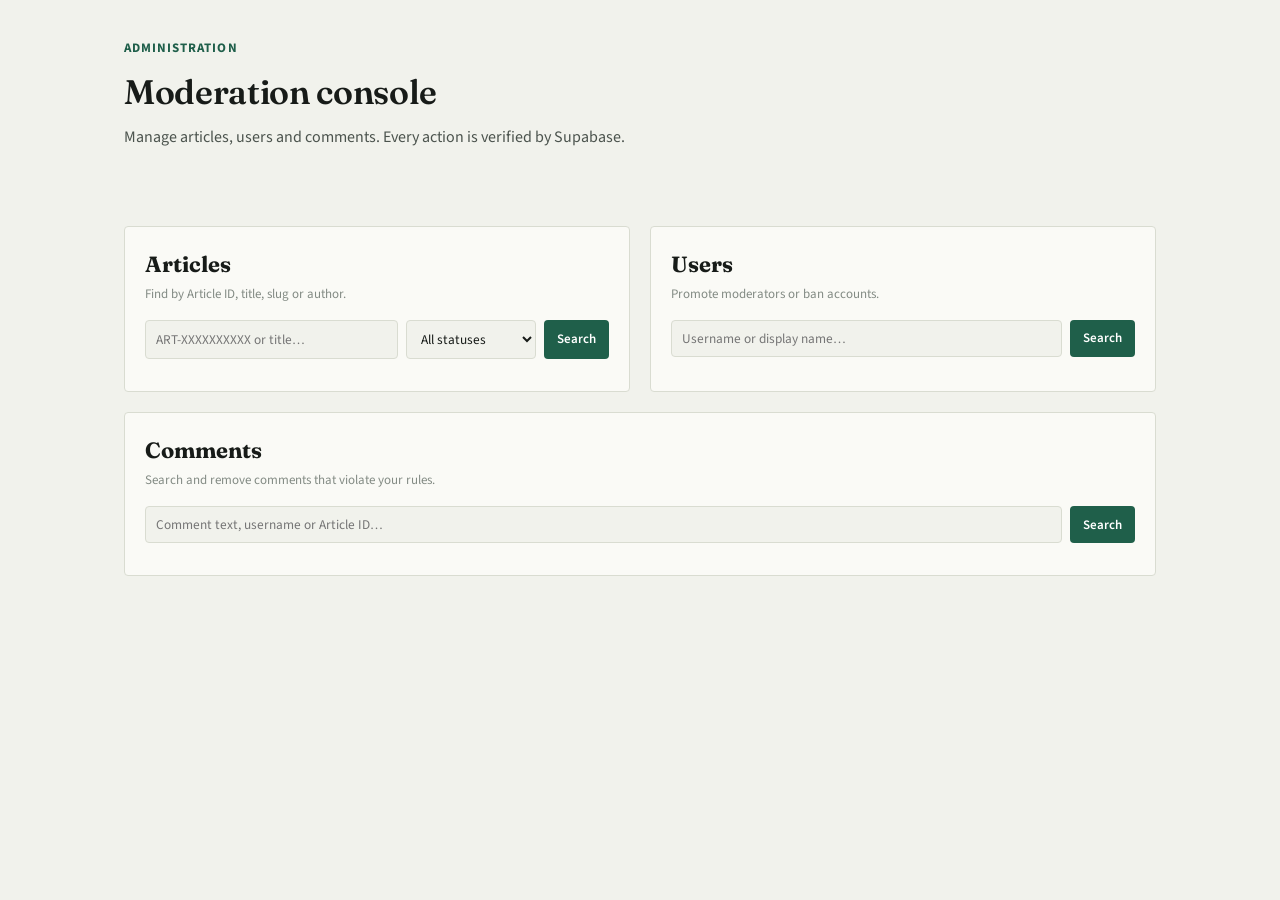
==== admin.html @ 250d34c1 "Add files via upload" ====
<!DOCTYPE html>
<html lang="en">
<head>
<meta charset="UTF-8">
<meta name="viewport" content="width=device-width, initial-scale=1.0">
<title>Admin — Vequence</title>
<link rel="stylesheet" href="styles.css">
</head>
<body>
<header id="site-header"></header>
<main class="shell" style="padding-top:38px;padding-bottom:60px;">
  <div class="admin-heading">
    <div>
      <div class="kicker">Administration</div>
      <h1 class="page-title">Moderation console</h1>
      <p class="page-sub">Manage articles, users and comments. Every action is verified by Supabase.</p>
    </div>
  </div>

  <section class="admin-stats" id="admin-stats"></section>

  <div class="admin-grid">
    <section class="admin-card">
      <div class="admin-card-head"><div><h2>Articles</h2><p>Find by Article ID, title, slug or author.</p></div></div>
      <div class="admin-toolbar">
        <input id="article-search" placeholder="ART-XXXXXXXXXX or title…">
        <select id="article-status"><option value="">All statuses</option><option value="published">Published</option><option value="draft">Draft</option></select>
        <button class="btn btn-primary btn-sm" id="article-search-btn">Search</button>
      </div>
      <div id="articles-list"></div>
    </section>

    <section class="admin-card">
      <div class="admin-card-head"><div><h2>Users</h2><p>Promote moderators or ban accounts.</p></div></div>
      <div class="admin-toolbar">
        <input id="user-search" placeholder="Username or display name…">
        <button class="btn btn-primary btn-sm" id="user-search-btn">Search</button>
      </div>
      <div id="users-list"></div>
    </section>
  </div>

  <section class="admin-card" style="margin-top:20px;">
    <div class="admin-card-head"><div><h2>Comments</h2><p>Search and remove comments that violate your rules.</p></div></div>
    <div class="admin-toolbar">
      <input id="comment-search" placeholder="Comment text, username or Article ID…">
      <button class="btn btn-primary btn-sm" id="comment-search-btn">Search</button>
    </div>
    <div id="comments-list"></div>
  </section>
</main>
<footer id="site-footer"></footer>

<script type="module">
import { supabase, requireAdmin, initHeader, initFooter, escapeHtml, formatDate, toast } from './app.js';

let session;

(async () => {
  session = await requireAdmin('auth.html');
  if (!session) return;
  await initHeader();
  initFooter();
  await Promise.all([loadDashboard(), loadArticles(), loadUsers(), loadComments()]);
})();

async function rpc(name, args = {}) {
  const { data, error } = await supabase.rpc(name, args);
  if (error) { toast(error.message, 'error'); throw error; }
  return data;
}

async function loadDashboard() {
  try {
    const d = await rpc('admin_dashboard');
    document.getElementById('admin-stats').innerHTML = [
      ['Users', d.users], ['Banned', d.banned_users], ['Admins', d.admins],
      ['Articles', d.articles], ['Published', d.published_articles], ['Drafts', d.draft_articles], ['Comments', d.comments]
    ].map(([label, value]) => `<div class="admin-stat"><strong>${value}</strong><span>${label}</span></div>`).join('');
  } catch (_) {}
}

async function loadArticles() {
  const search = document.getElementById('article-search').value.trim() || null;
  const status = document.getElementById('article-status').value || null;
  let rows;
  try { rows = await rpc('admin_find_articles', { p_search: search, p_status: status }); } catch (_) { return; }
  const el = document.getElementById('articles-list');
  if (!rows?.length) { el.innerHTML = `<div class="admin-empty">No articles found.</div>`; return; }
  el.innerHTML = rows.map(a => `
    <div class="admin-row">
      <div class="admin-row-main">
        <div class="admin-id">${escapeHtml(a.article_code)}</div>
        <h3>${escapeHtml(a.title)}</h3>
        <div class="admin-meta">${escapeHtml(a.author_display_name || a.author_username)} · ${escapeHtml(a.status || 'unknown')} · ${formatDate(a.created_at)} · ${a.like_count || 0} likes · ${a.comment_count || 0} comments</div>
      </div>
      <div class="admin-actions">
        <a class="btn btn-quiet btn-sm" href="article.html?slug=${encodeURIComponent(a.slug)}" target="_blank">View</a>
        ${a.status === 'published' ? `<button class="btn btn-quiet btn-sm" data-action="unpublish" data-code="${escapeHtml(a.article_code)}">Unpublish</button>` : `<button class="btn btn-quiet btn-sm" data-action="publish" data-code="${escapeHtml(a.article_code)}">Publish</button>`}
        <button class="btn btn-danger btn-sm" data-action="delete-article" data-code="${escapeHtml(a.article_code)}">Remove</button>
      </div>
    </div>`).join('');

  el.querySelectorAll('[data-action="delete-article"]').forEach(btn => btn.addEventListener('click', async () => {
    const code = btn.dataset.code;
    if (!confirm(`Permanently remove article ${code}? This also removes its sources, tags, likes, bookmarks and comments.`)) return;
    try { await rpc('admin_delete_article', { p_article_ref: code }); toast(`${code} removed`); await refresh(); } catch (_) {}
  }));
  el.querySelectorAll('[data-action="publish"],[data-action="unpublish"]').forEach(btn => btn.addEventListener('click', async () => {
    const status = btn.dataset.action === 'publish' ? 'published' : 'draft';
    try { await rpc('admin_set_article_status', { p_article_ref: btn.dataset.code, p_status: status }); toast(status === 'published' ? 'Article published' : 'Article unpublished'); await refresh(); } catch (_) {}
  }));
}

async function loadUsers() {
  const search = document.getElementById('user-search').value.trim() || null;
  let rows;
  try { rows = await rpc('admin_find_users', { p_search: search }); } catch (_) { return; }
  const el = document.getElementById('users-list');
  if (!rows?.length) { el.innerHTML = `<div class="admin-empty">No users found.</div>`; return; }
  el.innerHTML = rows.map(u => `
    <div class="admin-row">
      <div class="admin-row-main">
        <div><strong>@${escapeHtml(u.username)}</strong> ${u.is_admin ? '<span class="admin-badge">ADMIN</span>' : ''} ${u.banned_at ? '<span class="ban-badge">BANNED</span>' : ''}</div>
        <div class="admin-meta">${escapeHtml(u.display_name || '')} · ${u.article_count} articles · joined ${formatDate(u.created_at)}</div>
        ${u.banned_at && u.ban_reason ? `<div class="admin-ban-reason">Reason: ${escapeHtml(u.ban_reason)}</div>` : ''}
      </div>
      <div class="admin-actions">
        ${u.is_admin ? `<button class="btn btn-quiet btn-sm" data-user-admin="false" data-username="${escapeHtml(u.username)}">Remove admin</button>` : `<button class="btn btn-quiet btn-sm" data-user-admin="true" data-username="${escapeHtml(u.username)}">Make admin</button>`}
        ${u.banned_at ? `<button class="btn btn-quiet btn-sm" data-user-ban="false" data-username="${escapeHtml(u.username)}">Unban</button>` : `<button class="btn btn-danger btn-sm" data-user-ban="true" data-username="${escapeHtml(u.username)}">Ban</button>`}
      </div>
    </div>`).join('');

  el.querySelectorAll('[data-user-admin]').forEach(btn => btn.addEventListener('click', async () => {
    const makeAdmin = btn.dataset.userAdmin === 'true';
    if (!makeAdmin && !confirm(`Remove admin access from @${btn.dataset.username}?`)) return;
    try { await rpc('admin_set_user_admin', { p_username: btn.dataset.username, p_make_admin: makeAdmin }); toast(makeAdmin ? 'Admin access granted' : 'Admin access removed'); await refresh(); } catch (_) {}
  }));
  el.querySelectorAll('[data-user-ban]').forEach(btn => btn.addEventListener('click', async () => {
    const ban = btn.dataset.userBan === 'true';
    let reason = null;
    if (ban) {
      reason = prompt(`Reason for banning @${btn.dataset.username}?`) || '';
      if (!confirm(`Ban @${btn.dataset.username}?`)) return;
    } else if (!confirm(`Unban @${btn.dataset.username}?`)) return;
    try { await rpc('admin_set_user_banned', { p_username: btn.dataset.username, p_banned: ban, p_reason: reason }); toast(ban ? 'User banned' : 'User unbanned'); await refresh(); } catch (_) {}
  }));
}

async function loadComments() {
  const search = document.getElementById('comment-search').value.trim() || null;
  let rows;
  try { rows = await rpc('admin_find_comments', { p_search: search }); } catch (_) { return; }
  const el = document.getElementById('comments-list');
  if (!rows?.length) { el.innerHTML = `<div class="admin-empty">No comments found.</div>`; return; }
  el.innerHTML = rows.map(c => `
    <div class="admin-row">
      <div class="admin-row-main">
        <div class="admin-meta"><strong>@${escapeHtml(c.username)}</strong> on ${escapeHtml(c.article_code)} · ${formatDate(c.created_at)}</div>
        <div class="admin-comment">${escapeHtml(c.content)}</div>
      </div>
      <div class="admin-actions"><button class="btn btn-danger btn-sm" data-comment-id="${escapeHtml(c.id)}">Remove</button></div>
    </div>`).join('');
  el.querySelectorAll('[data-comment-id]').forEach(btn => btn.addEventListener('click', async () => {
    if (!confirm('Remove this comment?')) return;
    try { await rpc('admin_delete_comment', { p_comment_id: btn.dataset.commentId }); toast('Comment removed'); await refresh(); } catch (_) {}
  }));
}

async function refresh() { await Promise.all([loadDashboard(), loadArticles(), loadUsers(), loadComments()]); }
document.getElementById('article-search-btn').addEventListener('click', loadArticles);
document.getElementById('article-status').addEventListener('change', loadArticles);
document.getElementById('user-search-btn').addEventListener('click', loadUsers);
document.getElementById('comment-search-btn').addEventListener('click', loadComments);
['article-search','user-search','comment-search'].forEach(id => document.getElementById(id).addEventListener('keydown', e => { if (e.key === 'Enter') document.getElementById(id.replace('-search','-search-btn')).click(); }));
</script>
</body>
</html>
---- styles.css ----
/* ============================================================
   VEQUENCE — Design System
   Serif (Fraunces) for editorial voice, Sans (Source Sans 3) for
   interface, Mono (IBM Plex Mono) reserved for citation metadata.
   ============================================================ */

@import url('https://fonts.googleapis.com/css2?family=Fraunces:ital,opsz,wght@0,9..144,400;0,9..144,500;0,9..144,600;0,9..144,700;1,9..144,500&family=Source+Sans+3:ital,wght@0,400;0,500;0,600;0,700;1,400&family=IBM+Plex+Mono:wght@400;500&display=swap');

:root {
  /* Color */
  --ink:        #171B18;
  --ink-soft:   #4B534D;
  --ink-faint:  #838B84;
  --paper:      #F1F2EC;
  --paper-raised: #FAFAF6;
  --hairline:   #D9DCD1;
  --hairline-strong: #BEC3B4;
  --evergreen:  #1F5F4A;
  --evergreen-dark: #163F32;
  --evergreen-wash: #E4EDE7;
  --gold:       #A8752E;
  --gold-wash:  #F2E9D8;
  --red:        #A13C34;

  /* Type */
  --font-display: 'Fraunces', Georgia, serif;
  --font-body: 'Source Sans 3', -apple-system, BlinkMacSystemFont, sans-serif;
  --font-mono: 'IBM Plex Mono', 'SF Mono', monospace;

  /* Scale */
  --radius: 4px;
  --max-w: 720px;
  --max-w-wide: 1080px;
}

* { box-sizing: border-box; }

html { -webkit-text-size-adjust: 100%; }

body {
  margin: 0;
  background: var(--paper);
  color: var(--ink);
  font-family: var(--font-body);
  font-size: 16px;
  line-height: 1.55;
  -webkit-font-smoothing: antialiased;
}

a { color: inherit; text-decoration: none; }
button { font-family: inherit; cursor: pointer; }
input, textarea, select { font-family: inherit; }

img { max-width: 100%; display: block; }

::selection { background: var(--gold-wash); color: var(--ink); }

/* ---------- Layout shells ---------- */

.shell {
  max-width: var(--max-w-wide);
  margin: 0 auto;
  padding: 0 24px;
}

.shell-narrow {
  max-width: var(--max-w);
  margin: 0 auto;
  padding: 0 24px;
}

@media (max-width: 640px) {
  .shell, .shell-narrow { padding: 0 18px; }
}

/* ---------- Header ---------- */

.site-header {
  border-bottom: 1px solid var(--hairline);
  background: var(--paper);
  position: sticky;
  top: 0;
  z-index: 40;
}

.site-header .shell {
  display: flex;
  align-items: center;
  gap: 28px;
  height: 68px;
}

.wordmark {
  font-family: var(--font-display);
  font-weight: 600;
  font-size: 22px;
  letter-spacing: -0.01em;
  color: var(--ink);
  white-space: nowrap;
  flex-shrink: 0;
}

.wordmark span {
  color: var(--evergreen);
}

.header-search {
  position: relative;
  flex: 1;
  max-width: 380px;
  min-width: 0;
}

.header-search-icon {
  position: absolute;
  left: 12px;
  top: 50%;
  transform: translateY(-50%);
  width: 15px;
  height: 15px;
  color: var(--ink-faint);
  pointer-events: none;
  transition: color 0.15s ease;
}

.header-search input {
  width: 100%;
  border: 1px solid var(--hairline);
  background: var(--paper-raised);
  border-radius: 100px;
  padding: 9px 34px 9px 36px;
  font-size: 14px;
  color: var(--ink);
  transition: border-color 0.15s ease, background 0.15s ease, box-shadow 0.15s ease;
}

.header-search input::placeholder { color: var(--ink-faint); }

.header-search input:hover {
  border-color: var(--hairline-strong);
}

.header-search input:focus {
  outline: none;
  border-color: var(--evergreen);
  background: var(--paper-raised);
  box-shadow: 0 0 0 3px var(--evergreen-wash);
}

.header-search:focus-within .header-search-icon {
  color: var(--evergreen);
}

.header-search-clear {
  position: absolute;
  right: 6px;
  top: 50%;
  transform: translateY(-50%) scale(0.85);
  width: 22px;
  height: 22px;
  border-radius: 50%;
  background: var(--hairline);
  color: var(--ink-soft);
  font-size: 11px;
  line-height: 1;
  display: none;
  align-items: center;
  justify-content: center;
  border: none;
  padding: 0;
  opacity: 0;
  transition: opacity 0.12s ease, background 0.12s ease, color 0.12s ease;
}

.header-search.has-value .header-search-clear {
  display: flex;
  opacity: 1;
}

.header-search-clear:hover {
  background: var(--ink-faint);
  color: #fff;
}

@media (max-width: 720px) {
  .header-search { max-width: none; order: 3; flex-basis: 100%; margin-top: 10px; }
  .site-header .shell { flex-wrap: wrap; height: auto; padding-top: 12px; padding-bottom: 12px; row-gap: 4px; }
}

@media (max-width: 480px) {
  .header-search input { font-size: 16px; } /* prevents iOS zoom-on-focus */
}

.header-nav {
  display: flex;
  align-items: center;
  gap: 18px;
  margin-left: auto;
  flex-shrink: 0;
}

.header-nav a.nav-link {
  font-size: 14px;
  color: var(--ink-soft);
  padding: 6px 2px;
  border-bottom: 1px solid transparent;
}

.header-nav a.nav-link:hover { color: var(--ink); }
.header-nav a.nav-link.active { color: var(--ink); border-bottom-color: var(--evergreen); }

.avatar {
  width: 32px;
  height: 32px;
  border-radius: 50%;
  object-fit: cover;
  background: var(--evergreen-wash);
  color: var(--evergreen-dark);
  display: flex;
  align-items: center;
  justify-content: center;
  font-family: var(--font-display);
  font-weight: 600;
  font-size: 14px;
  flex-shrink: 0;
}

.header-user {
  position: relative;
}

.header-user-btn {
  display: flex;
  align-items: center;
  gap: 8px;
  background: none;
  border: none;
  padding: 4px;
  border-radius: var(--radius);
}

.header-dropdown {
  position: absolute;
  right: 0;
  top: 44px;
  background: var(--paper-raised);
  border: 1px solid var(--hairline);
  border-radius: var(--radius);
  min-width: 180px;
  box-shadow: 0 6px 20px rgba(23,27,24,0.08);
  display: none;
  overflow: hidden;
}

.header-dropdown.open { display: block; }

.header-dropdown a, .header-dropdown button {
  display: block;
  width: 100%;
  text-align: left;
  padding: 11px 16px;
  font-size: 14px;
  background: none;
  border: none;
  color: var(--ink);
}

.header-dropdown a:hover, .header-dropdown button:hover { background: var(--paper); }

/* ---------- Buttons ---------- */

.btn {
  display: inline-flex;
  align-items: center;
  justify-content: center;
  gap: 8px;
  font-size: 14px;
  font-weight: 600;
  padding: 9px 18px;
  border-radius: var(--radius);
  border: 1px solid transparent;
  transition: background 0.15s ease, border-color 0.15s ease, color 0.15s ease;
}

.btn-primary {
  background: var(--evergreen);
  color: #fff;
}
.btn-primary:hover { background: var(--evergreen-dark); }
.btn-primary:disabled { background: var(--hairline-strong); cursor: not-allowed; }

.btn-outline {
  background: transparent;
  border-color: var(--ink);
  color: var(--ink);
}
.btn-outline:hover { background: var(--ink); color: #fff; }

.btn-quiet {
  background: transparent;
  color: var(--ink-soft);
  border-color: var(--hairline);
}
.btn-quiet:hover { border-color: var(--ink-faint); color: var(--ink); }

.btn-danger {
  background: transparent;
  color: var(--red);
  border-color: var(--red);
}
.btn-danger:hover { background: var(--red); color: #fff; }

.btn-sm { padding: 6px 12px; font-size: 13px; }
.btn-block { width: 100%; }

.icon-btn {
  display: inline-flex;
  align-items: center;
  gap: 6px;
  background: none;
  border: none;
  color: var(--ink-soft);
  font-size: 13px;
  padding: 6px 8px;
  border-radius: var(--radius);
}
.icon-btn:hover { color: var(--ink); background: var(--paper-raised); }
.icon-btn.active { color: var(--evergreen); }
.icon-btn svg { width: 17px; height: 17px; flex-shrink: 0; }

/* ---------- Forms ---------- */

.field { margin-bottom: 18px; }

.field label {
  display: block;
  font-size: 13px;
  font-weight: 600;
  color: var(--ink-soft);
  margin-bottom: 6px;
}

.field input[type="text"],
.field input[type="email"],
.field input[type="password"],
.field input[type="url"],
.field input[type="number"],
.field textarea,
.field select {
  width: 100%;
  border: 1px solid var(--hairline-strong);
  background: var(--paper-raised);
  border-radius: var(--radius);
  padding: 10px 13px;
  font-size: 15px;
  color: var(--ink);
}

.field input:focus, .field textarea:focus, .field select:focus {
  outline: none;
  border-color: var(--evergreen);
}

.field .hint { font-size: 12px; color: var(--ink-faint); margin-top: 5px; }
.field .error { font-size: 12px; color: var(--red); margin-top: 5px; }

/* ---------- Tags / chips ---------- */

.chip {
  display: inline-flex;
  align-items: center;
  gap: 6px;
  font-size: 13px;
  padding: 5px 12px;
  border-radius: 100px;
  border: 1px solid var(--hairline-strong);
  color: var(--ink-soft);
  background: var(--paper-raised);
}

.chip.active { background: var(--evergreen); border-color: var(--evergreen); color: #fff; }
.chip-remove { margin-left: 2px; opacity: 0.6; }

.chip-row { display: flex; flex-wrap: wrap; gap: 8px; }

/* ---------- Article list (feed) ---------- */

.article-row {
  padding: 30px 0;
  border-bottom: 1px solid var(--hairline);
  display: flex;
  gap: 28px;
  justify-content: space-between;
}

.article-row:first-child { padding-top: 6px; }

.article-row-main { flex: 1; min-width: 0; }

.article-row .kicker {
  font-size: 13px;
  color: var(--evergreen);
  font-weight: 600;
  margin-bottom: 8px;
}

.article-row h2 {
  font-family: var(--font-display);
  font-weight: 600;
  font-size: 24px;
  line-height: 1.25;
  margin: 0 0 8px 0;
  color: var(--ink);
}

.article-row h2 a:hover { color: var(--evergreen-dark); }

.article-row p.dek {
  color: var(--ink-soft);
  font-size: 15px;
  margin: 0 0 14px 0;
  line-height: 1.5;
}

.byline {
  display: flex;
  align-items: center;
  gap: 10px;
  font-size: 13px;
  color: var(--ink-faint);
}

.byline .author-name { color: var(--ink-soft); font-weight: 600; }

.article-row-stats {
  display: flex;
  gap: 14px;
  margin-top: 12px;
  font-size: 13px;
  color: var(--ink-faint);
  align-items: center;
}

.article-row-stats span { display: inline-flex; align-items: center; gap: 5px; }

.evidence-badge {
  display: inline-flex;
  align-items: center;
  gap: 5px;
  font-size: 12px;
  font-weight: 600;
  color: var(--evergreen-dark);
  background: var(--evergreen-wash);
  padding: 3px 9px;
  border-radius: 100px;
}

/* ---------- Section headers ---------- */

.page-title {
  font-family: var(--font-display);
  font-weight: 600;
  font-size: 34px;
  letter-spacing: -0.01em;
  margin: 0 0 6px 0;
}

.page-sub {
  color: var(--ink-soft);
  font-size: 16px;
  margin: 0 0 28px 0;
}

.section-label {
  font-size: 13px;
  font-weight: 700;
  color: var(--ink-soft);
  margin-bottom: 14px;
}

/* ---------- Article reader ---------- */

.article-header { padding: 48px 0 32px; }

.article-header .kicker {
  color: var(--evergreen);
  font-weight: 600;
  font-size: 14px;
  margin-bottom: 14px;
}

.article-header h1 {
  font-family: var(--font-display);
  font-weight: 600;
  font-size: 42px;
  line-height: 1.15;
  letter-spacing: -0.015em;
  margin: 0 0 14px 0;
}

.article-header .subtitle {
  font-family: var(--font-display);
  font-style: italic;
  font-weight: 500;
  font-size: 21px;
  color: var(--ink-soft);
  margin: 0 0 26px 0;
  line-height: 1.4;
}

.article-meta-row {
  display: flex;
  align-items: center;
  justify-content: space-between;
  padding: 18px 0;
  border-top: 1px solid var(--hairline);
  border-bottom: 1px solid var(--hairline);
  flex-wrap: wrap;
  gap: 14px;
}

.article-meta-author { display: flex; align-items: center; gap: 12px; }
.article-meta-author .name { font-weight: 600; font-size: 15px; }
.article-meta-author .sub { font-size: 13px; color: var(--ink-faint); }

.article-actions { display: flex; align-items: center; gap: 6px; }

.article-body {
  font-family: var(--font-display);
  font-size: 19px;
  line-height: 1.75;
  color: var(--ink);
  padding: 38px 0;
}

.article-body h2 {
  font-size: 28px;
  font-weight: 600;
  margin: 40px 0 16px;
  letter-spacing: -0.01em;
}
.article-body h3 {
  font-size: 22px;
  font-weight: 600;
  margin: 32px 0 14px;
}
.article-body p { margin: 0 0 22px 0; }
.article-body ul, .article-body ol { margin: 0 0 22px 0; padding-left: 26px; }
.article-body li { margin-bottom: 8px; }
.article-body a { color: var(--evergreen-dark); text-decoration: underline; text-decoration-color: var(--hairline-strong); }
.article-body blockquote {
  margin: 0 0 22px 0;
  padding: 4px 0 4px 20px;
  border-left: 3px solid var(--gold);
  color: var(--ink-soft);
  font-style: italic;
}
.article-body img {
  border-radius: var(--radius);
  margin: 8px 0 12px;
}
.article-body figcaption {
  font-family: var(--font-body);
  font-size: 13px;
  color: var(--ink-faint);
  margin: -4px 0 22px 0;
}
.article-body pre {
  font-family: var(--font-mono);
  font-size: 14px;
  background: var(--ink);
  color: #E8EAE4;
  padding: 18px 20px;
  border-radius: var(--radius);
  overflow-x: auto;
  margin: 0 0 22px 0;
  line-height: 1.6;
}
.article-body code {
  font-family: var(--font-mono);
  font-size: 0.85em;
  background: var(--paper-raised);
  border: 1px solid var(--hairline);
  padding: 1px 5px;
  border-radius: 3px;
}
.article-body pre code { background: none; border: none; padding: 0; }
.article-body hr { border: none; border-top: 1px solid var(--hairline); margin: 34px 0; }

sup.citation-ref a {
  font-family: var(--font-body);
  color: var(--gold);
  font-weight: 700;
  text-decoration: none;
  padding: 0 1px;
}
sup.citation-ref a:hover { text-decoration: underline; }

/* ---------- Sources & Evidence ledger ---------- */

.evidence-panel {
  border-top: 3px solid var(--evergreen);
  background: var(--paper-raised);
  padding: 32px;
  border-radius: var(--radius);
  margin: 12px 0 40px;
}

.evidence-panel .evidence-head {
  display: flex;
  align-items: baseline;
  justify-content: space-between;
  margin-bottom: 6px;
}

.evidence-panel h3 {
  font-family: var(--font-display);
  font-size: 21px;
  font-weight: 600;
  margin: 0;
}

.evidence-count {
  font-family: var(--font-mono);
  font-size: 12px;
  color: var(--evergreen-dark);
  background: var(--evergreen-wash);
  padding: 3px 9px;
  border-radius: 100px;
}

.evidence-summary {
  font-size: 15.5px;
  color: var(--ink-soft);
  line-height: 1.65;
  margin: 14px 0 26px;
}

.source-item {
  display: flex;
  gap: 16px;
  padding: 18px 0;
  border-top: 1px solid var(--hairline);
}
.source-item:first-of-type { border-top: 1px solid var(--hairline); }

.source-num {
  font-family: var(--font-mono);
  font-size: 13px;
  color: var(--ink-faint);
  flex-shrink: 0;
  width: 22px;
  padding-top: 2px;
}

.source-body { flex: 1; min-width: 0; }

.source-type {
  font-family: var(--font-mono);
  font-size: 11px;
  text-transform: uppercase;
  letter-spacing: 0.04em;
  color: var(--gold);
  font-weight: 500;
  margin-bottom: 4px;
  display: block;
}

.source-title { font-size: 15.5px; font-weight: 600; color: var(--ink); margin-bottom: 3px; }
.source-title a { color: var(--evergreen-dark); }
.source-title a:hover { text-decoration: underline; }

.source-authors, .source-year {
  font-family: var(--font-mono);
  font-size: 13px;
  color: var(--ink-faint);
}

.source-notes {
  font-size: 14.5px;
  color: var(--ink-soft);
  margin-top: 8px;
  line-height: 1.55;
  font-style: italic;
}

/* ---------- Comments ---------- */

.comments-section { padding: 8px 0 60px; }

.comment {
  display: flex;
  gap: 14px;
  padding: 20px 0;
  border-top: 1px solid var(--hairline);
}

.comment-body { flex: 1; min-width: 0; }
.comment-head { display: flex; align-items: center; gap: 10px; margin-bottom: 4px; }
.comment-author { font-weight: 600; font-size: 14px; }
.comment-time { font-size: 12px; color: var(--ink-faint); }
.comment-text { font-size: 15px; line-height: 1.6; color: var(--ink); margin-bottom: 8px; }
.comment-actions { display: flex; gap: 14px; }
.comment-actions button { background: none; border: none; font-size: 12.5px; color: var(--ink-faint); padding: 0; }
.comment-actions button:hover { color: var(--evergreen-dark); }
.comment-replies { margin-left: 46px; margin-top: 4px; }
.pinned-badge {
  font-size: 11px; font-weight: 700; color: var(--gold);
  border: 1px solid var(--gold); border-radius: 100px; padding: 1px 8px;
}

.comment-form { display: flex; gap: 14px; padding: 24px 0; }
.comment-form textarea {
  flex: 1;
  border: 1px solid var(--hairline-strong);
  background: var(--paper-raised);
  border-radius: var(--radius);
  padding: 12px 14px;
  font-size: 14.5px;
  min-height: 60px;
  resize: vertical;
  font-family: var(--font-body);
}
.comment-form textarea:focus { outline: none; border-color: var(--evergreen); }

/* ---------- Related articles ---------- */

.related-grid {
  display: grid;
  grid-template-columns: repeat(3, 1fr);
  gap: 22px;
  padding: 30px 0 60px;
}
@media (max-width: 800px) { .related-grid { grid-template-columns: 1fr; } }

.related-card {
  border-top: 2px solid var(--ink);
  padding-top: 14px;
}
.related-card h4 {
  font-family: var(--font-display);
  font-size: 17px;
  font-weight: 600;
  line-height: 1.3;
  margin: 0 0 8px 0;
}
.related-card .byline { font-size: 12.5px; }

/* ---------- Sidebar / filters ---------- */

.filter-bar {
  display: flex;
  align-items: center;
  gap: 10px;
  flex-wrap: wrap;
  padding-bottom: 24px;
  margin-bottom: 6px;
  border-bottom: 1px solid var(--hairline);
}

.sort-select {
  margin-left: auto;
  border: 1px solid var(--hairline);
  background: var(--paper-raised);
  border-radius: var(--radius);
  padding: 7px 10px;
  font-size: 13px;
  color: var(--ink-soft);
}

/* ---------- Editor ---------- */

.editor-toolbar {
  display: flex;
  gap: 4px;
  border: 1px solid var(--hairline-strong);
  border-bottom: none;
  background: var(--paper-raised);
  padding: 8px;
  border-radius: var(--radius) var(--radius) 0 0;
  flex-wrap: wrap;
}

.editor-toolbar button {
  background: none;
  border: none;
  padding: 7px 10px;
  font-size: 13px;
  font-weight: 600;
  color: var(--ink-soft);
  border-radius: 3px;
}
.editor-toolbar button:hover { background: var(--paper); color: var(--ink); }

.editor-split {
  display: grid;
  grid-template-columns: 1fr 1fr;
  border: 1px solid var(--hairline-strong);
  border-radius: 0 0 var(--radius) var(--radius);
  min-height: 480px;
}
@media (max-width: 900px) { .editor-split { grid-template-columns: 1fr; } }

.editor-pane {
  padding: 0;
}
.editor-pane + .editor-pane { border-left: 1px solid var(--hairline); }
@media (max-width: 900px) { .editor-pane + .editor-pane { border-left: none; border-top: 1px solid var(--hairline); } }

#markdown-input {
  width: 100%;
  height: 480px;
  border: none;
  resize: vertical;
  padding: 20px;
  font-family: var(--font-mono);
  font-size: 14px;
  line-height: 1.7;
  color: var(--ink);
  background: var(--paper-raised);
}
#markdown-input:focus { outline: none; }

.editor-preview {
  padding: 20px;
  overflow-y: auto;
  max-height: 480px;
}
.editor-preview .article-body { padding: 0; font-size: 17px; }

.title-input {
  width: 100%;
  border: none;
  background: none;
  font-family: var(--font-display);
  font-weight: 600;
  font-size: 38px;
  color: var(--ink);
  padding: 0;
  margin-bottom: 10px;
  letter-spacing: -0.015em;
}
.title-input:focus { outline: none; }
.title-input::placeholder { color: var(--hairline-strong); }

.subtitle-input {
  width: 100%;
  border: none;
  background: none;
  font-family: var(--font-display);
  font-style: italic;
  font-size: 19px;
  color: var(--ink-soft);
  padding: 0;
  margin-bottom: 24px;
}
.subtitle-input:focus { outline: none; }
.subtitle-input::placeholder { color: var(--hairline-strong); }

.source-form-row {
  display: grid;
  grid-template-columns: 130px 1fr;
  gap: 12px;
  margin-bottom: 12px;
}
@media (max-width: 640px) { .source-form-row { grid-template-columns: 1fr; } }

.source-card {
  border: 1px solid var(--hairline);
  border-radius: var(--radius);
  padding: 18px;
  margin-bottom: 14px;
  background: var(--paper-raised);
  position: relative;
}
.source-card .remove-source {
  position: absolute;
  top: 14px;
  right: 14px;
  background: none;
  border: none;
  color: var(--ink-faint);
  font-size: 13px;
}
.source-card .remove-source:hover { color: var(--red); }

.publish-bar {
  position: sticky;
  bottom: 0;
  background: var(--paper-raised);
  border-top: 1px solid var(--hairline);
  padding: 16px 0;
  margin-top: 40px;
  display: flex;
  align-items: center;
  gap: 14px;
}

.image-upload-zone {
  border: 1.5px dashed var(--hairline-strong);
  border-radius: var(--radius);
  padding: 20px;
  text-align: center;
  color: var(--ink-faint);
  font-size: 13px;
  cursor: pointer;
  background: var(--paper-raised);
}
.image-upload-zone:hover { border-color: var(--evergreen); color: var(--evergreen-dark); }

/* ---------- Auth ---------- */

.auth-wrap {
  max-width: 400px;
  margin: 70px auto;
  padding: 0 24px;
}

.auth-wrap h1 {
  font-family: var(--font-display);
  font-weight: 600;
  font-size: 30px;
  margin-bottom: 6px;
}
.auth-wrap .sub { color: var(--ink-soft); margin-bottom: 30px; font-size: 15px; }

.auth-switch { text-align: center; margin-top: 20px; font-size: 14px; color: var(--ink-soft); }
.auth-switch a { color: var(--evergreen-dark); font-weight: 600; }

/* ---------- Profile ---------- */

.profile-header { padding: 48px 0 30px; display: flex; gap: 24px; align-items: flex-start; }
.profile-header .avatar { width: 84px; height: 84px; font-size: 30px; }
.profile-header h1 { font-family: var(--font-display); font-size: 30px; font-weight: 600; margin: 0 0 4px 0; }
.profile-header .handle { color: var(--ink-faint); font-size: 14px; margin-bottom: 12px; }
.profile-header .bio { color: var(--ink-soft); font-size: 15px; line-height: 1.6; max-width: 520px; margin-bottom: 14px; }
.profile-stats { display: flex; gap: 22px; font-size: 14px; color: var(--ink-soft); margin-bottom: 16px; }
.profile-stats strong { color: var(--ink); }
.profile-tabs { display: flex; gap: 24px; border-bottom: 1px solid var(--hairline); margin-bottom: 6px; }
.profile-tabs button { background: none; border: none; padding: 12px 2px; font-size: 14px; font-weight: 600; color: var(--ink-faint); border-bottom: 2px solid transparent; }
.profile-tabs button.active { color: var(--ink); border-bottom-color: var(--evergreen); }

/* ---------- Misc ---------- */

.empty-state {
  text-align: center;
  padding: 70px 20px;
  color: var(--ink-faint);
}
.empty-state h3 { font-family: var(--font-display); font-size: 20px; color: var(--ink-soft); margin-bottom: 8px; }

.toast-wrap {
  position: fixed;
  bottom: 24px;
  left: 50%;
  transform: translateX(-50%);
  z-index: 100;
  display: flex;
  flex-direction: column;
  gap: 8px;
  align-items: center;
}
.toast {
  background: var(--ink);
  color: #fff;
  font-size: 14px;
  padding: 11px 20px;
  border-radius: var(--radius);
  box-shadow: 0 8px 24px rgba(0,0,0,0.18);
  animation: toast-in 0.2s ease;
}
.toast.error { background: var(--red); }
@keyframes toast-in { from { opacity: 0; transform: translateY(6px); } to { opacity: 1; transform: translateY(0); } }

.skeleton {
  background: linear-gradient(90deg, var(--hairline) 25%, var(--paper-raised) 50%, var(--hairline) 75%);
  background-size: 200% 100%;
  animation: shimmer 1.4s infinite;
  border-radius: 3px;
}
@keyframes shimmer { 0% { background-position: 200% 0; } 100% { background-position: -200% 0; } }

.site-footer {
  border-top: 1px solid var(--hairline);
  padding: 30px 0 60px;
  margin-top: 40px;
  color: var(--ink-faint);
  font-size: 13px;
  display: flex;
  justify-content: space-between;
}

.spinner {
  width: 16px; height: 16px;
  border: 2px solid rgba(255,255,255,0.4);
  border-top-color: #fff;
  border-radius: 50%;
  animation: spin 0.6s linear infinite;
  display: inline-block;
}
@keyframes spin { to { transform: rotate(360deg); } }

/* ============================================================
   Themes
   ============================================================ */

[data-theme="warm"] {
  --ink: #2A2218;
  --ink-soft: #6B5A45;
  --ink-faint: #9A8B75;
  --paper: #F7F0E4;
  --paper-raised: #FBF7EF;
  --hairline: #E5D9C5;
  --hairline-strong: #D0C0A4;
  --evergreen: #8B5A2B;
  --evergreen-dark: #6B4420;
  --evergreen-wash: #F0E4D0;
  --gold: #B8860B;
  --gold-wash: #F5EBD0;
  --red: #A13C34;
}

[data-theme="dark"] {
  --ink: #E8EAE4;
  --ink-soft: #A8B0A6;
  --ink-faint: #6B736C;
  --paper: #121512;
  --paper-raised: #1A1E1A;
  --hairline: #2A302A;
  --hairline-strong: #3A423A;
  --evergreen: #3D9B78;
  --evergreen-dark: #5BC49A;
  --evergreen-wash: #1A2E24;
  --gold: #D4A84B;
  --gold-wash: #2E2818;
  --red: #E07068;
}

[data-theme="dark"] .article-body pre {
  background: #0A0C0A;
  color: #D0D4CC;
}

[data-theme="dark"] .toast {
  background: #E8EAE4;
  color: #121512;
}

/* ---------- Article feed thumbnails ---------- */

.article-row {
  align-items: flex-start;
}

.article-row-thumb {
  flex-shrink: 0;
  width: 168px;
  height: 112px;
  border-radius: var(--radius);
  overflow: hidden;
  background: var(--hairline);
  display: block;
}

.article-row-thumb img {
  width: 100%;
  height: 100%;
  object-fit: cover;
  display: block;
}

@media (max-width: 640px) {
  .article-row {
    flex-direction: column;
  }
  .article-row-thumb {
    width: 100%;
    height: 180px;
  }
}

/* ---------- Header nav icon ---------- */

.nav-icon {
  width: 18px;
  height: 18px;
  display: block;
}

.nav-icon-link {
  display: inline-flex;
  align-items: center;
  padding: 6px !important;
  border-bottom: none !important;
  color: var(--ink-soft);
}
.nav-icon-link:hover,
.nav-icon-link.active {
  color: var(--ink);
}

/* ---------- Signup steps ---------- */

.step-progress {
  display: flex;
  align-items: center;
  justify-content: center;
  gap: 0;
  margin-bottom: 28px;
  flex-wrap: wrap;
}

.step-dot {
  width: 28px;
  height: 28px;
  border-radius: 50%;
  border: 1.5px solid var(--hairline-strong);
  display: inline-flex;
  align-items: center;
  justify-content: center;
  font-size: 12px;
  font-weight: 600;
  color: var(--ink-faint);
  background: var(--paper-raised);
}

.step-dot.active {
  border-color: var(--evergreen);
  background: var(--evergreen);
  color: #fff;
}

.step-dot.done {
  border-color: var(--evergreen);
  color: var(--evergreen);
  background: var(--evergreen-wash);
}

.step-line {
  width: 18px;
  height: 1.5px;
  background: var(--hairline-strong);
  flex-shrink: 0;
}

.avatar-preview-lg {
  width: 96px;
  height: 96px;
  border-radius: 50%;
  background: var(--evergreen-wash);
  color: var(--evergreen-dark);
  display: flex;
  align-items: center;
  justify-content: center;
  font-family: var(--font-display);
  font-weight: 600;
  font-size: 32px;
  margin: 0 auto;
  overflow: hidden;
}

.avatar-preview-lg img {
  width: 100%;
  height: 100%;
  object-fit: cover;
}

/* ---------- Settings ---------- */

.settings-section {
  padding: 28px 0;
  border-bottom: 1px solid var(--hairline);
}

.settings-section:last-child {
  border-bottom: none;
}

.theme-grid {
  display: grid;
  grid-template-columns: repeat(3, 1fr);
  gap: 12px;
}

@media (max-width: 560px) {
  .theme-grid { grid-template-columns: 1fr; }
}

.theme-card {
  display: flex;
  flex-direction: column;
  align-items: flex-start;
  gap: 8px;
  padding: 14px;
  border: 1.5px solid var(--hairline);
  border-radius: var(--radius);
  background: var(--paper-raised);
  text-align: left;
  color: var(--ink);
  cursor: pointer;
  transition: border-color 0.15s ease;
}

.theme-card:hover {
  border-color: var(--ink-faint);
}

.theme-card.active {
  border-color: var(--evergreen);
  box-shadow: 0 0 0 1px var(--evergreen);
}

.theme-swatch {
  width: 100%;
  height: 36px;
  border-radius: 3px;
  border: 1px solid var(--hairline);
}

.theme-swatch-light {
  background: linear-gradient(135deg, #F1F2EC 50%, #1F5F4A 50%);
}

.theme-swatch-warm {
  background: linear-gradient(135deg, #F7F0E4 50%, #8B5A2B 50%);
}

.theme-swatch-dark {
  background: linear-gradient(135deg, #121512 50%, #3D9B78 50%);
}

.theme-name {
  font-weight: 600;
  font-size: 14px;
}

.theme-desc {
  font-size: 12px;
  color: var(--ink-faint);
}


/* Interest-priority category chips */
.chip.interest-chip:not(.active) {
  border-color: var(--evergreen);
  color: var(--evergreen-dark);
}

.site-footer {
  justify-content: center;
}


/* OTP input */
.otp-input {
  font-family: var(--font-mono) !important;
  font-size: 22px !important;
  letter-spacing: 0.35em !important;
  text-align: center !important;
  padding-left: 18px !important;
}


.danger-zone {
  border: 1px solid color-mix(in srgb, var(--red) 35%, var(--hairline));
  border-radius: var(--radius);
  padding: 24px !important;
  margin-top: 12px;
  background: color-mix(in srgb, var(--red) 6%, var(--paper-raised));
}
/* ---------- Admin ---------- */
.admin-heading { display:flex; justify-content:space-between; align-items:flex-end; margin-bottom:28px; }
.admin-heading .kicker { color:var(--evergreen); font-size:13px; font-weight:700; text-transform:uppercase; letter-spacing:.08em; margin-bottom:8px; }
.admin-stats { display:grid; grid-template-columns:repeat(7,1fr); gap:10px; margin-bottom:20px; }
.admin-stat { background:var(--paper-raised); border:1px solid var(--hairline); border-radius:var(--radius); padding:15px; }
.admin-stat strong { display:block; font-family:var(--font-display); font-size:25px; line-height:1.1; }
.admin-stat span { display:block; color:var(--ink-faint); font-size:12px; margin-top:5px; }
.admin-grid { display:grid; grid-template-columns:1fr 1fr; gap:20px; }
.admin-card { background:var(--paper-raised); border:1px solid var(--hairline); border-radius:var(--radius); padding:20px; }
.admin-card-head { display:flex; justify-content:space-between; align-items:flex-start; margin-bottom:16px; }
.admin-card h2 { font-family:var(--font-display); font-size:22px; margin:0 0 3px; }
.admin-card-head p { margin:0; color:var(--ink-faint); font-size:13px; }
.admin-toolbar { display:flex; gap:8px; margin-bottom:12px; }
.admin-toolbar input, .admin-toolbar select { min-width:0; flex:1; border:1px solid var(--hairline); background:var(--paper); border-radius:var(--radius); padding:8px 10px; color:var(--ink); }
.admin-toolbar select { flex:0 0 130px; }
.admin-row { display:flex; justify-content:space-between; gap:16px; padding:14px 0; border-top:1px solid var(--hairline); }
.admin-row-main { min-width:0; flex:1; }
.admin-row h3 { margin:3px 0 3px; font-family:var(--font-display); font-size:17px; font-weight:600; }
.admin-id { color:var(--evergreen); font-family:var(--font-mono); font-size:11px; letter-spacing:.03em; }
.admin-meta { color:var(--ink-faint); font-size:12px; line-height:1.45; }
.admin-actions { display:flex; gap:6px; align-items:flex-start; flex-wrap:wrap; justify-content:flex-end; }
.admin-empty { padding:22px 0; color:var(--ink-faint); font-size:14px; }
.admin-badge, .ban-badge { display:inline-block; vertical-align:middle; font-size:9px; line-height:1; font-weight:700; letter-spacing:.08em; padding:4px 6px; border-radius:99px; margin-left:5px; }
.admin-badge { color:var(--evergreen-dark); background:var(--evergreen-wash); }
.ban-badge { color:var(--red); background:color-mix(in srgb,var(--red) 10%,var(--paper)); }
.admin-ban-reason { color:var(--red); font-size:12px; margin-top:4px; }
.admin-comment { margin-top:5px; color:var(--ink-soft); font-size:14px; white-space:pre-wrap; overflow-wrap:anywhere; }
.admin-menu-link { font-weight:700 !important; color:var(--evergreen-dark) !important; }
@media (max-width:900px) { .admin-stats{grid-template-columns:repeat(4,1fr)} .admin-grid{grid-template-columns:1fr} }
@media (max-width:600px) { .admin-stats{grid-template-columns:repeat(2,1fr)} .admin-row{flex-direction:column}.admin-actions{justify-content:flex-start}.admin-toolbar{flex-wrap:wrap}.admin-toolbar select{flex:1} }

.admin-badge { display:inline-block; vertical-align:middle; color:var(--evergreen-dark); background:var(--evergreen-wash); border:1px solid color-mix(in srgb,var(--evergreen) 22%,var(--hairline)); font-size:9px; line-height:1; font-weight:700; letter-spacing:.08em; padding:4px 6px; border-radius:99px; }
.article-code-inline { font-family:var(--font-mono); font-size:11px; color:var(--ink-faint); }
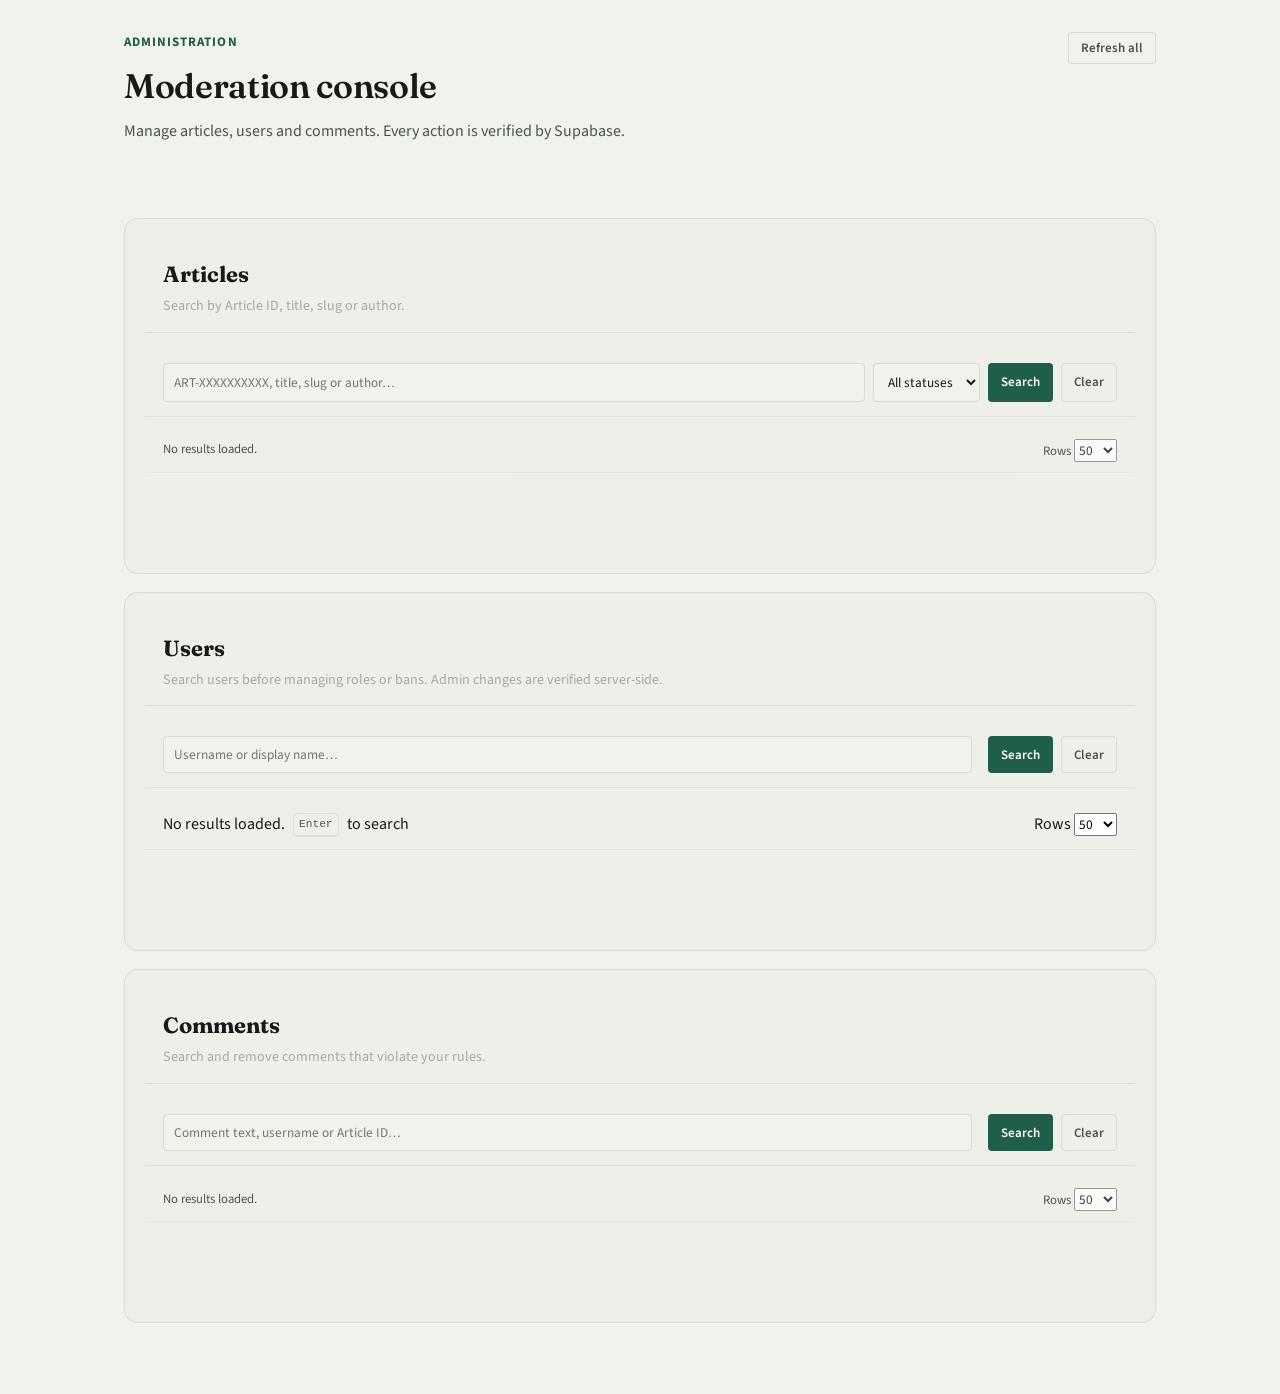
==== commit 1406cd60: "Refactor admin.html for improved structure and styling Refactor admin.html to improve structure and " ====
--- a/admin.html
+++ b/admin.html
@@ -1,178 +1,882 @@
-<!DOCTYPE html>
-<html lang="en">
+<!DOCTYPE html><html lang="en">
 <head>
 <meta charset="UTF-8">
 <meta name="viewport" content="width=device-width, initial-scale=1.0">
 <title>Admin — Vequence</title>
-<link rel="stylesheet" href="styles.css">
-</head>
-<body>
-<header id="site-header"></header>
-<main class="shell" style="padding-top:38px;padding-bottom:60px;">
-  <div class="admin-heading">
+<link rel="stylesheet" href="styles.css"><style>
+  /* =========================================================
+     Admin Console — scalable UI
+     ========================================================= */
+
+  .admin-page {
+    padding-top: 32px;
+    padding-bottom: 70px;
+  }
+
+  .admin-heading {
+    display: flex;
+    align-items: flex-start;
+    justify-content: space-between;
+    gap: 20px;
+    margin-bottom: 24px;
+  }
+
+  .admin-heading-actions {
+    display: flex;
+    align-items: center;
+    gap: 8px;
+    flex-wrap: wrap;
+  }
+
+  .admin-stats {
+    display: grid;
+    grid-template-columns: repeat(7, minmax(0, 1fr));
+    gap: 10px;
+    margin-bottom: 22px;
+  }
+
+  .admin-stat {
+    min-width: 0;
+    padding: 14px 15px;
+    border: 1px solid rgba(127,127,127,.18);
+    border-radius: 12px;
+    background: rgba(127,127,127,.045);
+  }
+
+  .admin-stat strong {
+    display: block;
+    font-size: 1.25rem;
+    line-height: 1.1;
+  }
+
+  .admin-stat span {
+    display: block;
+    margin-top: 5px;
+    opacity: .68;
+    font-size: .78rem;
+  }
+
+  .admin-section {
+    margin-top: 18px;
+  }
+
+  .admin-card {
+    border: 1px solid rgba(127,127,127,.18);
+    border-radius: 14px;
+    background: rgba(127,127,127,.025);
+    overflow: hidden;
+  }
+
+  .admin-card-head {
+    display: flex;
+    align-items: flex-start;
+    justify-content: space-between;
+    gap: 16px;
+    padding: 18px 18px 14px;
+    border-bottom: 1px solid rgba(127,127,127,.14);
+  }
+
+  .admin-card-head h2 {
+    margin: 0;
+  }
+
+  .admin-card-head p {
+    margin: 5px 0 0;
+    opacity: .68;
+    font-size: .88rem;
+  }
+
+  .admin-card-tools {
+    display: flex;
+    align-items: center;
+    gap: 8px;
+    flex-wrap: wrap;
+  }
+
+  .admin-toolbar {
+    display: grid;
+    grid-template-columns: minmax(220px, 1fr) auto auto auto;
+    gap: 8px;
+    padding: 14px 18px;
+    border-bottom: 1px solid rgba(127,127,127,.12);
+  }
+
+  .admin-toolbar input,
+  .admin-toolbar select {
+    width: 100%;
+    min-width: 0;
+  }
+
+  .admin-toolbar .btn {
+    white-space: nowrap;
+  }
+
+  .admin-meta-bar {
+    display: flex;
+    align-items: center;
+    justify-content: space-between;
+    gap: 12px;
+    padding: 10px 18px;
+    font-size: .8rem;
+    opacity: .72;
+    border-bottom: 1px solid rgba(127,127,127,.10);
+  }
+
+  .admin-meta-left,
+  .admin-meta-right {
+    display: flex;
+    align-items: center;
+    gap: 10px;
+    flex-wrap: wrap;
+  }
+
+  .admin-list {
+    min-height: 80px;
+  }
+
+  .admin-row {
+    display: flex;
+    align-items: flex-start;
+    justify-content: space-between;
+    gap: 18px;
+    padding: 15px 18px;
+    border-bottom: 1px solid rgba(127,127,127,.10);
+  }
+
+  .admin-row:last-child {
+    border-bottom: 0;
+  }
+
+  .admin-row-main {
+    min-width: 0;
+    flex: 1;
+  }
+
+  .admin-row-title {
+    margin: 3px 0 0;
+    font-weight: 650;
+    overflow-wrap: anywhere;
+  }
+
+  .admin-id {
+    font-family: ui-monospace, SFMono-Regular, Menlo, Monaco, Consolas, monospace;
+    font-size: .72rem;
+    opacity: .62;
+    letter-spacing: .02em;
+  }
+
+  .admin-meta-text {
+    margin-top: 5px;
+    font-size: .78rem;
+    line-height: 1.45;
+    opacity: .68;
+  }
+
+  .admin-comment {
+    margin-top: 7px;
+    white-space: pre-wrap;
+    overflow-wrap: anywhere;
+    line-height: 1.5;
+  }
+
+  .admin-subline {
+    margin-top: 5px;
+    font-size: .76rem;
+    opacity: .58;
+  }
+
+  .admin-actions {
+    flex: 0 0 auto;
+    display: flex;
+    align-items: center;
+    justify-content: flex-end;
+    gap: 6px;
+    flex-wrap: wrap;
+  }
+
+  .admin-badge,
+  .ban-badge,
+  .status-badge,
+  .reply-badge {
+    display: inline-flex;
+    align-items: center;
+    padding: 3px 7px;
+    border-radius: 999px;
+    font-size: .64rem;
+    font-weight: 750;
+    letter-spacing: .04em;
+    vertical-align: middle;
+  }
+
+  .admin-badge {
+    background: rgba(70,150,255,.13);
+  }
+
+  .ban-badge {
+    background: rgba(220,70,70,.13);
+  }
+
+  .reply-badge {
+    background: rgba(140,100,220,.13);
+  }
+
+  .status-badge {
+    background: rgba(120,120,120,.11);
+  }
+
+  .admin-empty,
+  .admin-error,
+  .admin-loading {
+    padding: 28px 18px;
+    text-align: center;
+    opacity: .68;
+  }
+
+  .admin-error {
+    opacity: 1;
+  }
+
+  .admin-error strong {
+    display: block;
+    margin-bottom: 5px;
+  }
+
+  .admin-pagination {
+    display: flex;
+    align-items: center;
+    justify-content: space-between;
+    gap: 12px;
+    padding: 12px 18px;
+    border-top: 1px solid rgba(127,127,127,.12);
+  }
+
+  .admin-pagination-left,
+  .admin-pagination-right {
+    display: flex;
+    align-items: center;
+    gap: 7px;
+    flex-wrap: wrap;
+  }
+
+  .admin-page-info {
+    min-width: 120px;
+    text-align: center;
+    font-size: .78rem;
+    opacity: .68;
+  }
+
+  .admin-page-number {
+    font-size: .74rem;
+    min-width: 34px;
+  }
+
+  .admin-page-number.is-active {
+    pointer-events: none;
+    font-weight: 700;
+  }
+
+  .admin-section-toolbar {
+    display: flex;
+    align-items: center;
+    justify-content: space-between;
+    gap: 12px;
+    flex-wrap: wrap;
+    padding: 12px 18px;
+    border-bottom: 1px solid rgba(127,127,127,.10);
+  }
+
+  .admin-section-toolbar-left,
+  .admin-section-toolbar-right {
+    display: flex;
+    align-items: center;
+    gap: 8px;
+    flex-wrap: wrap;
+  }
+
+  .admin-kbd {
+    font-family: ui-monospace, SFMono-Regular, Menlo, Monaco, Consolas, monospace;
+    font-size: .7rem;
+    padding: 2px 5px;
+    border: 1px solid rgba(127,127,127,.2);
+    border-bottom-width: 2px;
+    border-radius: 5px;
+    opacity: .7;
+  }
+
+  .admin-danger-zone {
+    margin-top: 18px;
+  }
+
+  .admin-ban-reason {
+    margin-top: 6px;
+    padding: 8px 10px;
+    border-radius: 8px;
+    background: rgba(220,70,70,.07);
+    font-size: .78rem;
+  }
+
+  .admin-toast-space {
+    min-height: 1px;
+  }
+
+  button[disabled],
+  a[aria-disabled="true"] {
+    opacity: .52;
+    pointer-events: none;
+  }
+
+  @media (max-width: 1100px) {
+    .admin-stats {
+      grid-template-columns: repeat(4, minmax(0, 1fr));
+    }
+  }
+
+  @media (max-width: 800px) {
+    .admin-heading {
+      flex-direction: column;
+    }
+
+    .admin-stats {
+      grid-template-columns: repeat(2, minmax(0, 1fr));
+    }
+
+    .admin-toolbar {
+      grid-template-columns: 1fr 1fr;
+    }
+
+    .admin-toolbar > input {
+      grid-column: 1 / -1;
+    }
+
+    .admin-row {
+      flex-direction: column;
+    }
+
+    .admin-actions {
+      justify-content: flex-start;
+      width: 100%;
+    }
+
+    .admin-pagination {
+      align-items: stretch;
+      flex-direction: column;
+    }
+
+    .admin-pagination-left,
+    .admin-pagination-right {
+      justify-content: center;
+    }
+  }
+
+  @media (max-width: 520px) {
+    .admin-page {
+      padding-top: 20px;
+    }
+
+    .admin-card-head,
+    .admin-row,
+    .admin-toolbar,
+    .admin-meta-bar,
+    .admin-pagination,
+    .admin-section-toolbar {
+      padding-left: 13px;
+      padding-right: 13px;
+    }
+
+    .admin-toolbar {
+      grid-template-columns: 1fr;
+    }
+
+    .admin-stats {
+      gap: 7px;
+    }
+
+    .admin-stat {
+      padding: 11px;
+    }
+
+    .admin-heading-actions {
+      width: 100%;
+    }
+
+    .admin-heading-actions .btn {
+      flex: 1;
+    }
+  }
+</style></head><body>
+<header id="site-header"></header><main class="shell admin-page">  <div class="admin-heading">
     <div>
       <div class="kicker">Administration</div>
       <h1 class="page-title">Moderation console</h1>
-      <p class="page-sub">Manage articles, users and comments. Every action is verified by Supabase.</p>
+      <p class="page-sub">
+        Manage articles, users and comments. Every action is verified by Supabase.
+      </p>
+    </div><div class="admin-heading-actions">
+  <button class="btn btn-quiet btn-sm" id="refresh-all-btn" type="button">
+    Refresh all
+  </button>
+</div>
+
+  </div>  <section class="admin-stats" id="admin-stats" aria-live="polite"></section>  <!-- =======================================================
+       ARTICLES
+       ======================================================= -->  <section class="admin-section admin-card" id="articles-section"><div class="admin-card-head">
+  <div>
+    <h2>Articles</h2>
+    <p>Search by Article ID, title, slug or author.</p>
+  </div>
+</div>
+
+<div class="admin-toolbar">
+  <input
+    id="article-search"
+    type="search"
+    autocomplete="off"
+    placeholder="ART-XXXXXXXXXX, title, slug or author…"
+  >
+
+  <select id="article-status" aria-label="Article status">
+    <option value="">All statuses</option>
+    <option value="published">Published</option>
+    <option value="draft">Draft</option>
+  </select>
+
+  <button class="btn btn-primary btn-sm" id="article-search-btn" type="button">
+    Search
+  </button>
+
+  <button class="btn btn-quiet btn-sm" id="article-clear-btn" type="button">
+    Clear
+  </button>
+</div>
+
+<div class="admin-meta-bar">
+  <div class="admin-meta-left">
+    <span id="articles-summary">No results loaded.</span>
+  </div>
+
+  <div class="admin-meta-right">
+    <label>
+      Rows
+      <select id="article-page-size" aria-label="Articles per page">
+        <option value="25">25</option>
+        <option value="50" selected>50</option>
+        <option value="100">100</option>
+      </select>
+    </label>
+  </div>
+</div>
+
+<div id="articles-list" class="admin-list" aria-live="polite"></div>
+<div id="articles-pagination"></div>
+
+  </section>  <!-- =======================================================
+       USERS
+       ======================================================= -->  <section class="admin-section admin-card" id="users-section"><div class="admin-card-head">
+  <div>
+    <h2>Users</h2>
+    <p>Search users before managing roles or bans. Admin changes are verified server-side.</p>
+  </div>
+</div>
+
+<div class="admin-toolbar">
+  <input
+    id="user-search"
+    type="search"
+    autocomplete="off"
+    placeholder="Username or display name…"
+  >
+
+  <div></div>
+
+  <button class="btn btn-primary btn-sm" id="user-search-btn" type="button">
+    Search
+  </button>
+
+  <button class="btn btn-quiet btn-sm" id="user-clear-btn" type="button">
+    Clear
+  </button>
+</div>
+
+<div class="admin-section-toolbar">
+  <div class="admin-section-toolbar-left">
+    <span id="users-summary">No results loaded.</span>
+    <span class="admin-kbd">Enter</span>
+    <span>to search</span>
+  </div>
+
+  <div class="admin-section-toolbar-right">
+    <label>
+      Rows
+      <select id="user-page-size" aria-label="Users per page">
+        <option value="25">25</option>
+        <option value="50" selected>50</option>
+        <option value="100">100</option>
+      </select>
+    </label>
+  </div>
+</div>
+
+<div id="users-list" class="admin-list" aria-live="polite"></div>
+<div id="users-pagination"></div>
+
+  </section>  <!-- =======================================================
+       COMMENTS
+       ======================================================= -->  <section class="admin-section admin-card" id="comments-section"><div class="admin-card-head">
+  <div>
+    <h2>Comments</h2>
+    <p>Search and remove comments that violate your rules.</p>
+  </div>
+</div>
+
+<div class="admin-toolbar">
+  <input
+    id="comment-search"
+    type="search"
+    autocomplete="off"
+    placeholder="Comment text, username or Article ID…"
+  >
+
+  <div></div>
+
+  <button class="btn btn-primary btn-sm" id="comment-search-btn" type="button">
+    Search
+  </button>
+
+  <button class="btn btn-quiet btn-sm" id="comment-clear-btn" type="button">
+    Clear
+  </button>
+</div>
+
+<div class="admin-meta-bar">
+  <div class="admin-meta-left">
+    <span id="comments-summary">No results loaded.</span>
+  </div>
+
+  <div class="admin-meta-right">
+    <label>
+      Rows
+      <select id="comment-page-size" aria-label="Comments per page">
+        <option value="25">25</option>
+        <option value="50" selected>50</option>
+        <option value="100">100</option>
+      </select>
+    </label>
+  </div>
+</div>
+
+<div id="comments-list" class="admin-list" aria-live="polite"></div>
+<div id="comments-pagination"></div>
+
+  </section>  <div class="admin-toast-space" aria-hidden="true"></div></main><footer id="site-footer"></footer><script type="module">
+import {
+  supabase,
+  requireAdmin,
+  initHeader,
+  initFooter,
+  escapeHtml,
+  formatDate,
+  toast
+} from './app.js';
+
+/* =========================================================
+   State
+   ========================================================= */
+
+let session = null;
+
+const state = {
+  articles: {
+    rows: [],
+    page: 1,
+    pageSize: 50,
+    loading: false,
+    loaded: false
+  },
+
+  users: {
+    rows: [],
+    page: 1,
+    pageSize: 50,
+    loading: false,
+    loaded: false,
+    searched: false
+  },
+
+  comments: {
+    rows: [],
+    page: 1,
+    pageSize: 50,
+    loading: false,
+    loaded: false
+  }
+};
+
+/* =========================================================
+   Generic helpers
+   ========================================================= */
+
+const $ = (id) => document.getElementById(id);
+
+function escapeAttr(value) {
+  return escapeHtml(String(value ?? ''))
+    .replace(/"/g, '&quot;')
+    .replace(/'/g, '&#039;');
+}
+
+function setLoading(el, text = 'Loading…') {
+  el.innerHTML = `<div class="admin-loading">${escapeHtml(text)}</div>`;
+}
+
+function setError(el, message) {
+  el.innerHTML = `
+    <div class="admin-error">
+      <strong>Could not load this section.</strong>
+      <span>${escapeHtml(message || 'Unknown error')}</span>
     </div>
-  </div>
-
-  <section class="admin-stats" id="admin-stats"></section>
-
-  <div class="admin-grid">
-    <section class="admin-card">
-      <div class="admin-card-head"><div><h2>Articles</h2><p>Find by Article ID, title, slug or author.</p></div></div>
-      <div class="admin-toolbar">
-        <input id="article-search" placeholder="ART-XXXXXXXXXX or title…">
-        <select id="article-status"><option value="">All statuses</option><option value="published">Published</option><option value="draft">Draft</option></select>
-        <button class="btn btn-primary btn-sm" id="article-search-btn">Search</button>
-      </div>
-      <div id="articles-list"></div>
-    </section>
-
-    <section class="admin-card">
-      <div class="admin-card-head"><div><h2>Users</h2><p>Promote moderators or ban accounts.</p></div></div>
-      <div class="admin-toolbar">
-        <input id="user-search" placeholder="Username or display name…">
-        <button class="btn btn-primary btn-sm" id="user-search-btn">Search</button>
-      </div>
-      <div id="users-list"></div>
-    </section>
-  </div>
-
-  <section class="admin-card" style="margin-top:20px;">
-    <div class="admin-card-head"><div><h2>Comments</h2><p>Search and remove comments that violate your rules.</p></div></div>
-    <div class="admin-toolbar">
-      <input id="comment-search" placeholder="Comment text, username or Article ID…">
-      <button class="btn btn-primary btn-sm" id="comment-search-btn">Search</button>
-    </div>
-    <div id="comments-list"></div>
-  </section>
-</main>
-<footer id="site-footer"></footer>
-
-<script type="module">
-import { supabase, requireAdmin, initHeader, initFooter, escapeHtml, formatDate, toast } from './app.js';
-
-let session;
-
-(async () => {
-  session = await requireAdmin('auth.html');
-  if (!session) return;
-  await initHeader();
-  initFooter();
-  await Promise.all([loadDashboard(), loadArticles(), loadUsers(), loadComments()]);
-})();
+  `;
+}
+
+function getRowsForPage(sectionState) {
+  const start = (sectionState.page - 1) * sectionState.pageSize;
+  return sectionState.rows.slice(start, start + sectionState.pageSize);
+}
+
+function getPageCount(sectionState) {
+  return Math.max(1, Math.ceil(sectionState.rows.length / sectionState.pageSize));
+}
+
+function clampPage(sectionState) {
+  const max = getPageCount(sectionState);
+  sectionState.page = Math.min(Math.max(1, sectionState.page), max);
+}
+
+function setSummary(el, total, page, pageSize, noun) {
+  if (!total) {
+    el.textContent = `No ${noun} found.`;
+    return;
+  }
+
+  const start = ((page - 1) * pageSize) + 1;
+  const end = Math.min(page * pageSize, total);
+
+  el.textContent = `Showing ${start.toLocaleString()}–${end.toLocaleString()} of ${total.toLocaleString()} ${noun}.`;
+}
+
+function setButtonBusy(button, busy, busyText = 'Working…') {
+  if (!button) return;
+
+  if (busy) {
+    if (!button.dataset.originalText) {
+      button.dataset.originalText = button.textContent;
+    }
+    button.disabled = true;
+    button.textContent = busyText;
+  } else {
+    button.disabled = false;
+    if (button.dataset.originalText) {
+      button.textContent = button.dataset.originalText;
+      delete button.dataset.originalText;
+    }
+  }
+}
+
+function getEventTargetButton(event) {
+  const target = event.target;
+  return target?.closest('button');
+}
+
+/* =========================================================
+   RPC
+   ========================================================= */
 
 async function rpc(name, args = {}) {
   const { data, error } = await supabase.rpc(name, args);
-  if (error) { toast(error.message, 'error'); throw error; }
+
+  if (error) {
+    toast(error.message, 'error');
+    throw error;
+  }
+
   return data;
 }
 
+/* =========================================================
+   Dashboard
+   ========================================================= */
+
 async function loadDashboard() {
+  const el = $('admin-stats');
+
+  el.innerHTML = `
+    <div class="admin-stat"><strong>—</strong><span>Users</span></div>
+    <div class="admin-stat"><strong>—</strong><span>Banned</span></div>
+    <div class="admin-stat"><strong>—</strong><span>Admins</span></div>
+    <div class="admin-stat"><strong>—</strong><span>Articles</span></div>
+    <div class="admin-stat"><strong>—</strong><span>Published</span></div>
+    <div class="admin-stat"><strong>—</strong><span>Drafts</span></div>
+    <div class="admin-stat"><strong>—</strong><span>Comments</span></div>
+  `;
+
   try {
     const d = await rpc('admin_dashboard');
-    document.getElementById('admin-stats').innerHTML = [
-      ['Users', d.users], ['Banned', d.banned_users], ['Admins', d.admins],
-      ['Articles', d.articles], ['Published', d.published_articles], ['Drafts', d.draft_articles], ['Comments', d.comments]
-    ].map(([label, value]) => `<div class="admin-stat"><strong>${value}</strong><span>${label}</span></div>`).join('');
-  } catch (_) {}
-}
+
+    const values = [
+      ['Users', d?.users],
+      ['Banned', d?.banned_users],
+      ['Admins', d?.admins],
+      ['Articles', d?.articles],
+      ['Published', d?.published_articles],
+      ['Drafts', d?.draft_articles],
+      ['Comments', d?.comments]
+    ];
+
+    el.innerHTML = values.map(([label, value]) => `
+      <div class="admin-stat">
+        <strong>${escapeHtml(Number(value ?? 0).toLocaleString())}</strong>
+        <span>${escapeHtml(label)}</span>
+      </div>
+    `).join('');
+  } catch (_) {
+    el.innerHTML = `
+      <div class="admin-stat" style="grid-column:1/-1;">
+        <strong>—</strong>
+        <span>Dashboard unavailable</span>
+      </div>
+    `;
+  }
+}
+
+/* =========================================================
+   Pagination
+   ========================================================= */
+
+function renderPagination(containerId, sectionState, renderPage) {
+  const el = $(containerId);
+  const totalPages = getPageCount(sectionState);
+
+  if (!sectionState.rows.length || totalPages <= 1) {
+    el.innerHTML = '';
+    return;
+  }
+
+  clampPage(sectionState);
+
+  const current = sectionState.page;
+
+  const pages = new Set();
+
+  pages.add(1);
+  pages.add(totalPages);
+  pages.add(current);
+  pages.add(current - 1);
+  pages.add(current + 1);
+  pages.add(current - 2);
+  pages.add(current + 2);
+
+  const sortedPages = [...pages]
+    .filter(p => p >= 1 && p <= totalPages)
+    .sort((a, b) => a - b);
+
+  let pageButtons = '';
+  let previous = null;
+
+  for (const p of sortedPages) {
+    if (previous !== null && p - previous > 1) {
+      pageButtons += `<span class="admin-page-info">…</span>`;
+    }
+
+    pageButtons += `
+      <button
+        type="button"
+        class="btn btn-quiet btn-sm admin-page-number ${p === current ? 'is-active' : ''}"
+        data-page="${p}"
+        ${p === current ? 'aria-current="page"' : ''}
+      >
+        ${p}
+      </button>
+    `;
+
+    previous = p;
+  }
+
+  el.innerHTML = `
+    <div class="admin-pagination">
+      <div class="admin-pagination-left">
+        <button
+          type="button"
+          class="btn btn-quiet btn-sm"
+          data-page-action="first"
+          ${current === 1 ? 'disabled' : ''}
+        >First</button>
+
+        <button
+          type="button"
+          class="btn btn-quiet btn-sm"
+          data-page-action="previous"
+          ${current === 1 ? 'disabled' : ''}
+        >Previous</button>
+      </div>
+
+      <div class="admin-pagination-right">
+        ${pageButtons}
+
+        <button
+          type="button"
+          class="btn btn-quiet btn-sm"
+          data-page-action="next"
+          ${current === totalPages ? 'disabled' : ''}
+        >Next</button>
+
+        <button
+          type="button"
+          class="btn btn-quiet btn-sm"
+          data-page-action="last"
+          ${current === totalPages ? 'disabled' : ''}
+        >Last</button>
+      </div>
+    </div>
+  `;
+
+  el.querySelectorAll('[data-page]').forEach(button => {
+    button.addEventListener('click', () => {
+      sectionState.page = Number(button.dataset.page);
+      renderPage();
+    });
+  });
+
+  el.querySelectorAll('[data-page-action]').forEach(button => {
+    button.addEventListener('click', () => {
+      const action = button.dataset.pageAction;
+      const max = getPageCount(sectionState);
+
+      if (action === 'first') sectionState.page = 1;
+      if (action === 'previous') sectionState.page = Math.max(1, sectionState.page - 1);
+      if (action === 'next') sectionState.page = Math.min(max, sectionState.page + 1);
+      if (action === 'last') sectionState.page = max;
+
+      renderPage();
+    });
+  });
+}
+
+/* =========================================================
+   Articles
+   ========================================================= */
 
 async function loadArticles() {
-  const search = document.getElementById('article-search').value.trim() || null;
-  const status = document.getElementById('article-status').value || null;
-  let rows;
-  try { rows = await rpc('admin_find_articles', { p_search: search, p_status: status }); } catch (_) { return; }
-  const el = document.getElementById('articles-list');
-  if (!rows?.length) { el.innerHTML = `<div class="admin-empty">No articles found.</div>`; return; }
-  el.innerHTML = rows.map(a => `
-    <div class="admin-row">
-      <div class="admin-row-main">
-        <div class="admin-id">${escapeHtml(a.article_code)}</div>
-        <h3>${escapeHtml(a.title)}</h3>
-        <div class="admin-meta">${escapeHtml(a.author_display_name || a.author_username)} · ${escapeHtml(a.status || 'unknown')} · ${formatDate(a.created_at)} · ${a.like_count || 0} likes · ${a.comment_count || 0} comments</div>
-      </div>
-      <div class="admin-actions">
-        <a class="btn btn-quiet btn-sm" href="article.html?slug=${encodeURIComponent(a.slug)}" target="_blank">View</a>
-        ${a.status === 'published' ? `<button class="btn btn-quiet btn-sm" data-action="unpublish" data-code="${escapeHtml(a.article_code)}">Unpublish</button>` : `<button class="btn btn-quiet btn-sm" data-action="publish" data-code="${escapeHtml(a.article_code)}">Publish</button>`}
-        <button class="btn btn-danger btn-sm" data-action="delete-article" data-code="${escapeHtml(a.article_code)}">Remove</button>
-      </div>
-    </div>`).join('');
-
-  el.querySelectorAll('[data-action="delete-article"]').forEach(btn => btn.addEventListener('click', async () => {
-    const code = btn.dataset.code;
-    if (!confirm(`Permanently remove article ${code}? This also removes its sources, tags, likes, bookmarks and comments.`)) return;
-    try { await rpc('admin_delete_article', { p_article_ref: code }); toast(`${code} removed`); await refresh(); } catch (_) {}
-  }));
-  el.querySelectorAll('[data-action="publish"],[data-action="unpublish"]').forEach(btn => btn.addEventListener('click', async () => {
-    const status = btn.dataset.action === 'publish' ? 'published' : 'draft';
-    try { await rpc('admin_set_article_status', { p_article_ref: btn.dataset.code, p_status: status }); toast(status === 'published' ? 'Article published' : 'Article unpublished'); await refresh(); } catch (_) {}
-  }));
-}
-
-async function loadUsers() {
-  const search = document.getElementById('user-search').value.trim() || null;
-  let rows;
-  try { rows = await rpc('admin_find_users', { p_search: search }); } catch (_) { return; }
-  const el = document.getElementById('users-list');
-  if (!rows?.length) { el.innerHTML = `<div class="admin-empty">No users found.</div>`; return; }
-  el.innerHTML = rows.map(u => `
-    <div class="admin-row">
-      <div class="admin-row-main">
-        <div><strong>@${escapeHtml(u.username)}</strong> ${u.is_admin ? '<span class="admin-badge">ADMIN</span>' : ''} ${u.banned_at ? '<span class="ban-badge">BANNED</span>' : ''}</div>
-        <div class="admin-meta">${escapeHtml(u.display_name || '')} · ${u.article_count} articles · joined ${formatDate(u.created_at)}</div>
-        ${u.banned_at && u.ban_reason ? `<div class="admin-ban-reason">Reason: ${escapeHtml(u.ban_reason)}</div>` : ''}
-      </div>
-      <div class="admin-actions">
-        ${u.is_admin ? `<button class="btn btn-quiet btn-sm" data-user-admin="false" data-username="${escapeHtml(u.username)}">Remove admin</button>` : `<button class="btn btn-quiet btn-sm" data-user-admin="true" data-username="${escapeHtml(u.username)}">Make admin</button>`}
-        ${u.banned_at ? `<button class="btn btn-quiet btn-sm" data-user-ban="false" data-username="${escapeHtml(u.username)}">Unban</button>` : `<button class="btn btn-danger btn-sm" data-user-ban="true" data-username="${escapeHtml(u.username)}">Ban</button>`}
-      </div>
-    </div>`).join('');
-
-  el.querySelectorAll('[data-user-admin]').forEach(btn => btn.addEventListener('click', async () => {
-    const makeAdmin = btn.dataset.userAdmin === 'true';
-    if (!makeAdmin && !confirm(`Remove admin access from @${btn.dataset.username}?`)) return;
-    try { await rpc('admin_set_user_admin', { p_username: btn.dataset.username, p_make_admin: makeAdmin }); toast(makeAdmin ? 'Admin access granted' : 'Admin access removed'); await refresh(); } catch (_) {}
-  }));
-  el.querySelectorAll('[data-user-ban]').forEach(btn => btn.addEventListener('click', async () => {
-    const ban = btn.dataset.userBan === 'true';
-    let reason = null;
-    if (ban) {
-      reason = prompt(`Reason for banning @${btn.dataset.username}?`) || '';
-      if (!confirm(`Ban @${btn.dataset.username}?`)) return;
-    } else if (!confirm(`Unban @${btn.dataset.username}?`)) return;
-    try { await rpc('admin_set_user_banned', { p_username: btn.dataset.username, p_banned: ban, p_reason: reason }); toast(ban ? 'User banned' : 'User unbanned'); await refresh(); } catch (_) {}
-  }));
-}
-
-async function loadComments() {
-  const search = document.getElementById('comment-search').value.trim() || null;
-  let rows;
-  try { rows = await rpc('admin_find_comments', { p_search: search }); } catch (_) { return; }
-  const el = document.getElementById('comments-list');
-  if (!rows?.length) { el.innerHTML = `<div class="admin-empty">No comments found.</div>`; return; }
-  el.innerHTML = rows.map(c => `
-    <div class="admin-row">
-      <div class="admin-row-main">
-        <div class="admin-meta"><strong>@${escapeHtml(c.username)}</strong> on ${escapeHtml(c.article_code)} · ${formatDate(c.created_at)}</div>
-        <div class="admin-comment">${escapeHtml(c.content)}</div>
-      </div>
-      <div class="admin-actions"><button class="btn btn-danger btn-sm" data-comment-id="${escapeHtml(c.id)}">Remove</button></div>
-    </div>`).join('');
-  el.querySelectorAll('[data-comment-id]').forEach(btn => btn.addEventListener('click', async () => {
-    if (!confirm('Remove this comment?')) return;
-    try { await rpc('admin_delete_comment', { p_comment_id: btn.dataset.commentId }); toast('Comment removed'); await refresh(); } catch (_) {}
-  }));
-}
-
-async function refresh() { await Promise.all([loadDashboard(), loadArticles(), loadUsers(), loadComments()]); }
-document.getElementById('article-search-btn').addEventListener('click', loadArticles);
-document.getElementById('article-status').addEventListener('change', loadArticles);
-document.getElementById('user-search-btn').addEventListener('click', loadUsers);
-document.getElementById('comment-search-btn').addEventListener('click', loadComments);
-['article-search','user-search','comment-search'].forEach(id => document.getElementById(id).addEventListener('keydown', e => { if (e.key === 'Enter') document.getElementById(id.replace('-search','-search-btn')).click(); }));
-</script>
-</body>
-</html>
+  const search = $('article-search').value.trim() || null;
+  const status = $('article-status').value || null;
+
+  const s = state.articles;
+  const list = $('articles-list');
+
+  s.loading = true;
+  setLoading(list, 'Loading articles…');
+
+  try {
+    const rows = await rpc('admin_find_articles', {
+      p_search: search,
+      p_status: status
+    });
+
+    s.rows =
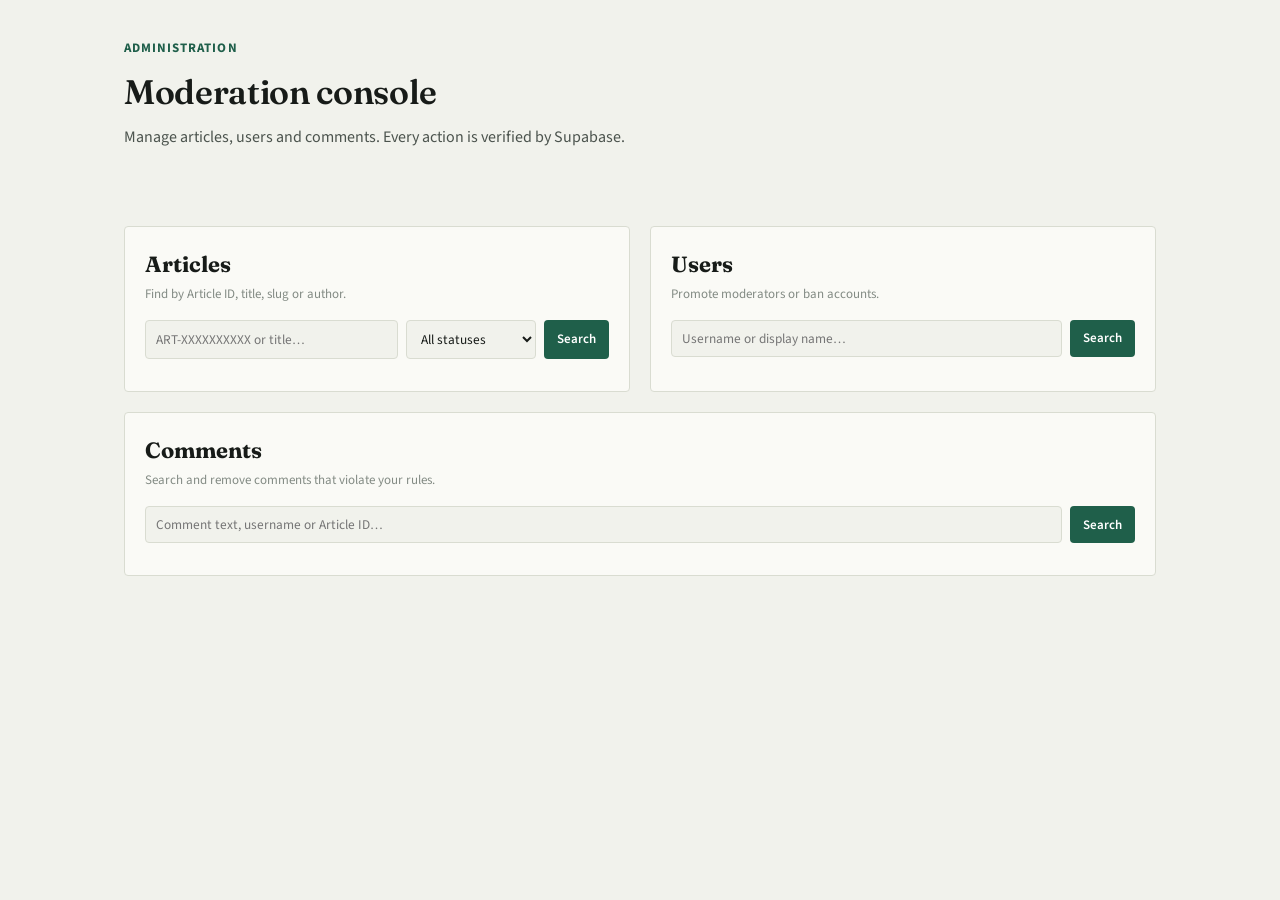
==== commit 8d8db226: "Revert:Refactor admin.html for better management UI Updated the admin HTML structure and styles, add" ====
--- a/admin.html
+++ b/admin.html
@@ -1,882 +1,178 @@
-<!DOCTYPE html><html lang="en">
+<!DOCTYPE html>
+<html lang="en">
 <head>
 <meta charset="UTF-8">
 <meta name="viewport" content="width=device-width, initial-scale=1.0">
 <title>Admin — Vequence</title>
-<link rel="stylesheet" href="styles.css"><style>
-  /* =========================================================
-     Admin Console — scalable UI
-     ========================================================= */
-
-  .admin-page {
-    padding-top: 32px;
-    padding-bottom: 70px;
-  }
-
-  .admin-heading {
-    display: flex;
-    align-items: flex-start;
-    justify-content: space-between;
-    gap: 20px;
-    margin-bottom: 24px;
-  }
-
-  .admin-heading-actions {
-    display: flex;
-    align-items: center;
-    gap: 8px;
-    flex-wrap: wrap;
-  }
-
-  .admin-stats {
-    display: grid;
-    grid-template-columns: repeat(7, minmax(0, 1fr));
-    gap: 10px;
-    margin-bottom: 22px;
-  }
-
-  .admin-stat {
-    min-width: 0;
-    padding: 14px 15px;
-    border: 1px solid rgba(127,127,127,.18);
-    border-radius: 12px;
-    background: rgba(127,127,127,.045);
-  }
-
-  .admin-stat strong {
-    display: block;
-    font-size: 1.25rem;
-    line-height: 1.1;
-  }
-
-  .admin-stat span {
-    display: block;
-    margin-top: 5px;
-    opacity: .68;
-    font-size: .78rem;
-  }
-
-  .admin-section {
-    margin-top: 18px;
-  }
-
-  .admin-card {
-    border: 1px solid rgba(127,127,127,.18);
-    border-radius: 14px;
-    background: rgba(127,127,127,.025);
-    overflow: hidden;
-  }
-
-  .admin-card-head {
-    display: flex;
-    align-items: flex-start;
-    justify-content: space-between;
-    gap: 16px;
-    padding: 18px 18px 14px;
-    border-bottom: 1px solid rgba(127,127,127,.14);
-  }
-
-  .admin-card-head h2 {
-    margin: 0;
-  }
-
-  .admin-card-head p {
-    margin: 5px 0 0;
-    opacity: .68;
-    font-size: .88rem;
-  }
-
-  .admin-card-tools {
-    display: flex;
-    align-items: center;
-    gap: 8px;
-    flex-wrap: wrap;
-  }
-
-  .admin-toolbar {
-    display: grid;
-    grid-template-columns: minmax(220px, 1fr) auto auto auto;
-    gap: 8px;
-    padding: 14px 18px;
-    border-bottom: 1px solid rgba(127,127,127,.12);
-  }
-
-  .admin-toolbar input,
-  .admin-toolbar select {
-    width: 100%;
-    min-width: 0;
-  }
-
-  .admin-toolbar .btn {
-    white-space: nowrap;
-  }
-
-  .admin-meta-bar {
-    display: flex;
-    align-items: center;
-    justify-content: space-between;
-    gap: 12px;
-    padding: 10px 18px;
-    font-size: .8rem;
-    opacity: .72;
-    border-bottom: 1px solid rgba(127,127,127,.10);
-  }
-
-  .admin-meta-left,
-  .admin-meta-right {
-    display: flex;
-    align-items: center;
-    gap: 10px;
-    flex-wrap: wrap;
-  }
-
-  .admin-list {
-    min-height: 80px;
-  }
-
-  .admin-row {
-    display: flex;
-    align-items: flex-start;
-    justify-content: space-between;
-    gap: 18px;
-    padding: 15px 18px;
-    border-bottom: 1px solid rgba(127,127,127,.10);
-  }
-
-  .admin-row:last-child {
-    border-bottom: 0;
-  }
-
-  .admin-row-main {
-    min-width: 0;
-    flex: 1;
-  }
-
-  .admin-row-title {
-    margin: 3px 0 0;
-    font-weight: 650;
-    overflow-wrap: anywhere;
-  }
-
-  .admin-id {
-    font-family: ui-monospace, SFMono-Regular, Menlo, Monaco, Consolas, monospace;
-    font-size: .72rem;
-    opacity: .62;
-    letter-spacing: .02em;
-  }
-
-  .admin-meta-text {
-    margin-top: 5px;
-    font-size: .78rem;
-    line-height: 1.45;
-    opacity: .68;
-  }
-
-  .admin-comment {
-    margin-top: 7px;
-    white-space: pre-wrap;
-    overflow-wrap: anywhere;
-    line-height: 1.5;
-  }
-
-  .admin-subline {
-    margin-top: 5px;
-    font-size: .76rem;
-    opacity: .58;
-  }
-
-  .admin-actions {
-    flex: 0 0 auto;
-    display: flex;
-    align-items: center;
-    justify-content: flex-end;
-    gap: 6px;
-    flex-wrap: wrap;
-  }
-
-  .admin-badge,
-  .ban-badge,
-  .status-badge,
-  .reply-badge {
-    display: inline-flex;
-    align-items: center;
-    padding: 3px 7px;
-    border-radius: 999px;
-    font-size: .64rem;
-    font-weight: 750;
-    letter-spacing: .04em;
-    vertical-align: middle;
-  }
-
-  .admin-badge {
-    background: rgba(70,150,255,.13);
-  }
-
-  .ban-badge {
-    background: rgba(220,70,70,.13);
-  }
-
-  .reply-badge {
-    background: rgba(140,100,220,.13);
-  }
-
-  .status-badge {
-    background: rgba(120,120,120,.11);
-  }
-
-  .admin-empty,
-  .admin-error,
-  .admin-loading {
-    padding: 28px 18px;
-    text-align: center;
-    opacity: .68;
-  }
-
-  .admin-error {
-    opacity: 1;
-  }
-
-  .admin-error strong {
-    display: block;
-    margin-bottom: 5px;
-  }
-
-  .admin-pagination {
-    display: flex;
-    align-items: center;
-    justify-content: space-between;
-    gap: 12px;
-    padding: 12px 18px;
-    border-top: 1px solid rgba(127,127,127,.12);
-  }
-
-  .admin-pagination-left,
-  .admin-pagination-right {
-    display: flex;
-    align-items: center;
-    gap: 7px;
-    flex-wrap: wrap;
-  }
-
-  .admin-page-info {
-    min-width: 120px;
-    text-align: center;
-    font-size: .78rem;
-    opacity: .68;
-  }
-
-  .admin-page-number {
-    font-size: .74rem;
-    min-width: 34px;
-  }
-
-  .admin-page-number.is-active {
-    pointer-events: none;
-    font-weight: 700;
-  }
-
-  .admin-section-toolbar {
-    display: flex;
-    align-items: center;
-    justify-content: space-between;
-    gap: 12px;
-    flex-wrap: wrap;
-    padding: 12px 18px;
-    border-bottom: 1px solid rgba(127,127,127,.10);
-  }
-
-  .admin-section-toolbar-left,
-  .admin-section-toolbar-right {
-    display: flex;
-    align-items: center;
-    gap: 8px;
-    flex-wrap: wrap;
-  }
-
-  .admin-kbd {
-    font-family: ui-monospace, SFMono-Regular, Menlo, Monaco, Consolas, monospace;
-    font-size: .7rem;
-    padding: 2px 5px;
-    border: 1px solid rgba(127,127,127,.2);
-    border-bottom-width: 2px;
-    border-radius: 5px;
-    opacity: .7;
-  }
-
-  .admin-danger-zone {
-    margin-top: 18px;
-  }
-
-  .admin-ban-reason {
-    margin-top: 6px;
-    padding: 8px 10px;
-    border-radius: 8px;
-    background: rgba(220,70,70,.07);
-    font-size: .78rem;
-  }
-
-  .admin-toast-space {
-    min-height: 1px;
-  }
-
-  button[disabled],
-  a[aria-disabled="true"] {
-    opacity: .52;
-    pointer-events: none;
-  }
-
-  @media (max-width: 1100px) {
-    .admin-stats {
-      grid-template-columns: repeat(4, minmax(0, 1fr));
-    }
-  }
-
-  @media (max-width: 800px) {
-    .admin-heading {
-      flex-direction: column;
-    }
-
-    .admin-stats {
-      grid-template-columns: repeat(2, minmax(0, 1fr));
-    }
-
-    .admin-toolbar {
-      grid-template-columns: 1fr 1fr;
-    }
-
-    .admin-toolbar > input {
-      grid-column: 1 / -1;
-    }
-
-    .admin-row {
-      flex-direction: column;
-    }
-
-    .admin-actions {
-      justify-content: flex-start;
-      width: 100%;
-    }
-
-    .admin-pagination {
-      align-items: stretch;
-      flex-direction: column;
-    }
-
-    .admin-pagination-left,
-    .admin-pagination-right {
-      justify-content: center;
-    }
-  }
-
-  @media (max-width: 520px) {
-    .admin-page {
-      padding-top: 20px;
-    }
-
-    .admin-card-head,
-    .admin-row,
-    .admin-toolbar,
-    .admin-meta-bar,
-    .admin-pagination,
-    .admin-section-toolbar {
-      padding-left: 13px;
-      padding-right: 13px;
-    }
-
-    .admin-toolbar {
-      grid-template-columns: 1fr;
-    }
-
-    .admin-stats {
-      gap: 7px;
-    }
-
-    .admin-stat {
-      padding: 11px;
-    }
-
-    .admin-heading-actions {
-      width: 100%;
-    }
-
-    .admin-heading-actions .btn {
-      flex: 1;
-    }
-  }
-</style></head><body>
-<header id="site-header"></header><main class="shell admin-page">  <div class="admin-heading">
+<link rel="stylesheet" href="styles.css">
+</head>
+<body>
+<header id="site-header"></header>
+<main class="shell" style="padding-top:38px;padding-bottom:60px;">
+  <div class="admin-heading">
     <div>
       <div class="kicker">Administration</div>
       <h1 class="page-title">Moderation console</h1>
-      <p class="page-sub">
-        Manage articles, users and comments. Every action is verified by Supabase.
-      </p>
-    </div><div class="admin-heading-actions">
-  <button class="btn btn-quiet btn-sm" id="refresh-all-btn" type="button">
-    Refresh all
-  </button>
-</div>
-
-  </div>  <section class="admin-stats" id="admin-stats" aria-live="polite"></section>  <!-- =======================================================
-       ARTICLES
-       ======================================================= -->  <section class="admin-section admin-card" id="articles-section"><div class="admin-card-head">
-  <div>
-    <h2>Articles</h2>
-    <p>Search by Article ID, title, slug or author.</p>
-  </div>
-</div>
-
-<div class="admin-toolbar">
-  <input
-    id="article-search"
-    type="search"
-    autocomplete="off"
-    placeholder="ART-XXXXXXXXXX, title, slug or author…"
-  >
-
-  <select id="article-status" aria-label="Article status">
-    <option value="">All statuses</option>
-    <option value="published">Published</option>
-    <option value="draft">Draft</option>
-  </select>
-
-  <button class="btn btn-primary btn-sm" id="article-search-btn" type="button">
-    Search
-  </button>
-
-  <button class="btn btn-quiet btn-sm" id="article-clear-btn" type="button">
-    Clear
-  </button>
-</div>
-
-<div class="admin-meta-bar">
-  <div class="admin-meta-left">
-    <span id="articles-summary">No results loaded.</span>
+      <p class="page-sub">Manage articles, users and comments. Every action is verified by Supabase.</p>
+    </div>
   </div>
 
-  <div class="admin-meta-right">
-    <label>
-      Rows
-      <select id="article-page-size" aria-label="Articles per page">
-        <option value="25">25</option>
-        <option value="50" selected>50</option>
-        <option value="100">100</option>
-      </select>
-    </label>
-  </div>
-</div>
+  <section class="admin-stats" id="admin-stats"></section>
 
-<div id="articles-list" class="admin-list" aria-live="polite"></div>
-<div id="articles-pagination"></div>
+  <div class="admin-grid">
+    <section class="admin-card">
+      <div class="admin-card-head"><div><h2>Articles</h2><p>Find by Article ID, title, slug or author.</p></div></div>
+      <div class="admin-toolbar">
+        <input id="article-search" placeholder="ART-XXXXXXXXXX or title…">
+        <select id="article-status"><option value="">All statuses</option><option value="published">Published</option><option value="draft">Draft</option></select>
+        <button class="btn btn-primary btn-sm" id="article-search-btn">Search</button>
+      </div>
+      <div id="articles-list"></div>
+    </section>
 
-  </section>  <!-- =======================================================
-       USERS
-       ======================================================= -->  <section class="admin-section admin-card" id="users-section"><div class="admin-card-head">
-  <div>
-    <h2>Users</h2>
-    <p>Search users before managing roles or bans. Admin changes are verified server-side.</p>
-  </div>
-</div>
-
-<div class="admin-toolbar">
-  <input
-    id="user-search"
-    type="search"
-    autocomplete="off"
-    placeholder="Username or display name…"
-  >
-
-  <div></div>
-
-  <button class="btn btn-primary btn-sm" id="user-search-btn" type="button">
-    Search
-  </button>
-
-  <button class="btn btn-quiet btn-sm" id="user-clear-btn" type="button">
-    Clear
-  </button>
-</div>
-
-<div class="admin-section-toolbar">
-  <div class="admin-section-toolbar-left">
-    <span id="users-summary">No results loaded.</span>
-    <span class="admin-kbd">Enter</span>
-    <span>to search</span>
+    <section class="admin-card">
+      <div class="admin-card-head"><div><h2>Users</h2><p>Promote moderators or ban accounts.</p></div></div>
+      <div class="admin-toolbar">
+        <input id="user-search" placeholder="Username or display name…">
+        <button class="btn btn-primary btn-sm" id="user-search-btn">Search</button>
+      </div>
+      <div id="users-list"></div>
+    </section>
   </div>
 
-  <div class="admin-section-toolbar-right">
-    <label>
-      Rows
-      <select id="user-page-size" aria-label="Users per page">
-        <option value="25">25</option>
-        <option value="50" selected>50</option>
-        <option value="100">100</option>
-      </select>
-    </label>
-  </div>
-</div>
+  <section class="admin-card" style="margin-top:20px;">
+    <div class="admin-card-head"><div><h2>Comments</h2><p>Search and remove comments that violate your rules.</p></div></div>
+    <div class="admin-toolbar">
+      <input id="comment-search" placeholder="Comment text, username or Article ID…">
+      <button class="btn btn-primary btn-sm" id="comment-search-btn">Search</button>
+    </div>
+    <div id="comments-list"></div>
+  </section>
+</main>
+<footer id="site-footer"></footer>
 
-<div id="users-list" class="admin-list" aria-live="polite"></div>
-<div id="users-pagination"></div>
+<script type="module">
+import { supabase, requireAdmin, initHeader, initFooter, escapeHtml, formatDate, toast } from './app.js';
 
-  </section>  <!-- =======================================================
-       COMMENTS
-       ======================================================= -->  <section class="admin-section admin-card" id="comments-section"><div class="admin-card-head">
-  <div>
-    <h2>Comments</h2>
-    <p>Search and remove comments that violate your rules.</p>
-  </div>
-</div>
+let session;
 
-<div class="admin-toolbar">
-  <input
-    id="comment-search"
-    type="search"
-    autocomplete="off"
-    placeholder="Comment text, username or Article ID…"
-  >
-
-  <div></div>
-
-  <button class="btn btn-primary btn-sm" id="comment-search-btn" type="button">
-    Search
-  </button>
-
-  <button class="btn btn-quiet btn-sm" id="comment-clear-btn" type="button">
-    Clear
-  </button>
-</div>
-
-<div class="admin-meta-bar">
-  <div class="admin-meta-left">
-    <span id="comments-summary">No results loaded.</span>
-  </div>
-
-  <div class="admin-meta-right">
-    <label>
-      Rows
-      <select id="comment-page-size" aria-label="Comments per page">
-        <option value="25">25</option>
-        <option value="50" selected>50</option>
-        <option value="100">100</option>
-      </select>
-    </label>
-  </div>
-</div>
-
-<div id="comments-list" class="admin-list" aria-live="polite"></div>
-<div id="comments-pagination"></div>
-
-  </section>  <div class="admin-toast-space" aria-hidden="true"></div></main><footer id="site-footer"></footer><script type="module">
-import {
-  supabase,
-  requireAdmin,
-  initHeader,
-  initFooter,
-  escapeHtml,
-  formatDate,
-  toast
-} from './app.js';
-
-/* =========================================================
-   State
-   ========================================================= */
-
-let session = null;
-
-const state = {
-  articles: {
-    rows: [],
-    page: 1,
-    pageSize: 50,
-    loading: false,
-    loaded: false
-  },
-
-  users: {
-    rows: [],
-    page: 1,
-    pageSize: 50,
-    loading: false,
-    loaded: false,
-    searched: false
-  },
-
-  comments: {
-    rows: [],
-    page: 1,
-    pageSize: 50,
-    loading: false,
-    loaded: false
-  }
-};
-
-/* =========================================================
-   Generic helpers
-   ========================================================= */
-
-const $ = (id) => document.getElementById(id);
-
-function escapeAttr(value) {
-  return escapeHtml(String(value ?? ''))
-    .replace(/"/g, '&quot;')
-    .replace(/'/g, '&#039;');
-}
-
-function setLoading(el, text = 'Loading…') {
-  el.innerHTML = `<div class="admin-loading">${escapeHtml(text)}</div>`;
-}
-
-function setError(el, message) {
-  el.innerHTML = `
-    <div class="admin-error">
-      <strong>Could not load this section.</strong>
-      <span>${escapeHtml(message || 'Unknown error')}</span>
-    </div>
-  `;
-}
-
-function getRowsForPage(sectionState) {
-  const start = (sectionState.page - 1) * sectionState.pageSize;
-  return sectionState.rows.slice(start, start + sectionState.pageSize);
-}
-
-function getPageCount(sectionState) {
-  return Math.max(1, Math.ceil(sectionState.rows.length / sectionState.pageSize));
-}
-
-function clampPage(sectionState) {
-  const max = getPageCount(sectionState);
-  sectionState.page = Math.min(Math.max(1, sectionState.page), max);
-}
-
-function setSummary(el, total, page, pageSize, noun) {
-  if (!total) {
-    el.textContent = `No ${noun} found.`;
-    return;
-  }
-
-  const start = ((page - 1) * pageSize) + 1;
-  const end = Math.min(page * pageSize, total);
-
-  el.textContent = `Showing ${start.toLocaleString()}–${end.toLocaleString()} of ${total.toLocaleString()} ${noun}.`;
-}
-
-function setButtonBusy(button, busy, busyText = 'Working…') {
-  if (!button) return;
-
-  if (busy) {
-    if (!button.dataset.originalText) {
-      button.dataset.originalText = button.textContent;
-    }
-    button.disabled = true;
-    button.textContent = busyText;
-  } else {
-    button.disabled = false;
-    if (button.dataset.originalText) {
-      button.textContent = button.dataset.originalText;
-      delete button.dataset.originalText;
-    }
-  }
-}
-
-function getEventTargetButton(event) {
-  const target = event.target;
-  return target?.closest('button');
-}
-
-/* =========================================================
-   RPC
-   ========================================================= */
+(async () => {
+  session = await requireAdmin('auth.html');
+  if (!session) return;
+  await initHeader();
+  initFooter();
+  await Promise.all([loadDashboard(), loadArticles(), loadUsers(), loadComments()]);
+})();
 
 async function rpc(name, args = {}) {
   const { data, error } = await supabase.rpc(name, args);
-
-  if (error) {
-    toast(error.message, 'error');
-    throw error;
-  }
-
+  if (error) { toast(error.message, 'error'); throw error; }
   return data;
 }
 
-/* =========================================================
-   Dashboard
-   ========================================================= */
-
 async function loadDashboard() {
-  const el = $('admin-stats');
-
-  el.innerHTML = `
-    <div class="admin-stat"><strong>—</strong><span>Users</span></div>
-    <div class="admin-stat"><strong>—</strong><span>Banned</span></div>
-    <div class="admin-stat"><strong>—</strong><span>Admins</span></div>
-    <div class="admin-stat"><strong>—</strong><span>Articles</span></div>
-    <div class="admin-stat"><strong>—</strong><span>Published</span></div>
-    <div class="admin-stat"><strong>—</strong><span>Drafts</span></div>
-    <div class="admin-stat"><strong>—</strong><span>Comments</span></div>
-  `;
-
   try {
     const d = await rpc('admin_dashboard');
-
-    const values = [
-      ['Users', d?.users],
-      ['Banned', d?.banned_users],
-      ['Admins', d?.admins],
-      ['Articles', d?.articles],
-      ['Published', d?.published_articles],
-      ['Drafts', d?.draft_articles],
-      ['Comments', d?.comments]
-    ];
-
-    el.innerHTML = values.map(([label, value]) => `
-      <div class="admin-stat">
-        <strong>${escapeHtml(Number(value ?? 0).toLocaleString())}</strong>
-        <span>${escapeHtml(label)}</span>
-      </div>
-    `).join('');
-  } catch (_) {
-    el.innerHTML = `
-      <div class="admin-stat" style="grid-column:1/-1;">
-        <strong>—</strong>
-        <span>Dashboard unavailable</span>
-      </div>
-    `;
-  }
+    document.getElementById('admin-stats').innerHTML = [
+      ['Users', d.users], ['Banned', d.banned_users], ['Admins', d.admins],
+      ['Articles', d.articles], ['Published', d.published_articles], ['Drafts', d.draft_articles], ['Comments', d.comments]
+    ].map(([label, value]) => `<div class="admin-stat"><strong>${value}</strong><span>${label}</span></div>`).join('');
+  } catch (_) {}
 }
 
-/* =========================================================
-   Pagination
-   ========================================================= */
+async function loadArticles() {
+  const search = document.getElementById('article-search').value.trim() || null;
+  const status = document.getElementById('article-status').value || null;
+  let rows;
+  try { rows = await rpc('admin_find_articles', { p_search: search, p_status: status }); } catch (_) { return; }
+  const el = document.getElementById('articles-list');
+  if (!rows?.length) { el.innerHTML = `<div class="admin-empty">No articles found.</div>`; return; }
+  el.innerHTML = rows.map(a => `
+    <div class="admin-row">
+      <div class="admin-row-main">
+        <div class="admin-id">${escapeHtml(a.article_code)}</div>
+        <h3>${escapeHtml(a.title)}</h3>
+        <div class="admin-meta">${escapeHtml(a.author_display_name || a.author_username)} · ${escapeHtml(a.status || 'unknown')} · ${formatDate(a.created_at)} · ${a.like_count || 0} likes · ${a.comment_count || 0} comments</div>
+      </div>
+      <div class="admin-actions">
+        <a class="btn btn-quiet btn-sm" href="article.html?slug=${encodeURIComponent(a.slug)}" target="_blank">View</a>
+        ${a.status === 'published' ? `<button class="btn btn-quiet btn-sm" data-action="unpublish" data-code="${escapeHtml(a.article_code)}">Unpublish</button>` : `<button class="btn btn-quiet btn-sm" data-action="publish" data-code="${escapeHtml(a.article_code)}">Publish</button>`}
+        <button class="btn btn-danger btn-sm" data-action="delete-article" data-code="${escapeHtml(a.article_code)}">Remove</button>
+      </div>
+    </div>`).join('');
 
-function renderPagination(containerId, sectionState, renderPage) {
-  const el = $(containerId);
-  const totalPages = getPageCount(sectionState);
-
-  if (!sectionState.rows.length || totalPages <= 1) {
-    el.innerHTML = '';
-    return;
-  }
-
-  clampPage(sectionState);
-
-  const current = sectionState.page;
-
-  const pages = new Set();
-
-  pages.add(1);
-  pages.add(totalPages);
-  pages.add(current);
-  pages.add(current - 1);
-  pages.add(current + 1);
-  pages.add(current - 2);
-  pages.add(current + 2);
-
-  const sortedPages = [...pages]
-    .filter(p => p >= 1 && p <= totalPages)
-    .sort((a, b) => a - b);
-
-  let pageButtons = '';
-  let previous = null;
-
-  for (const p of sortedPages) {
-    if (previous !== null && p - previous > 1) {
-      pageButtons += `<span class="admin-page-info">…</span>`;
-    }
-
-    pageButtons += `
-      <button
-        type="button"
-        class="btn btn-quiet btn-sm admin-page-number ${p === current ? 'is-active' : ''}"
-        data-page="${p}"
-        ${p === current ? 'aria-current="page"' : ''}
-      >
-        ${p}
-      </button>
-    `;
-
-    previous = p;
-  }
-
-  el.innerHTML = `
-    <div class="admin-pagination">
-      <div class="admin-pagination-left">
-        <button
-          type="button"
-          class="btn btn-quiet btn-sm"
-          data-page-action="first"
-          ${current === 1 ? 'disabled' : ''}
-        >First</button>
-
-        <button
-          type="button"
-          class="btn btn-quiet btn-sm"
-          data-page-action="previous"
-          ${current === 1 ? 'disabled' : ''}
-        >Previous</button>
-      </div>
-
-      <div class="admin-pagination-right">
-        ${pageButtons}
-
-        <button
-          type="button"
-          class="btn btn-quiet btn-sm"
-          data-page-action="next"
-          ${current === totalPages ? 'disabled' : ''}
-        >Next</button>
-
-        <button
-          type="button"
-          class="btn btn-quiet btn-sm"
-          data-page-action="last"
-          ${current === totalPages ? 'disabled' : ''}
-        >Last</button>
-      </div>
-    </div>
-  `;
-
-  el.querySelectorAll('[data-page]').forEach(button => {
-    button.addEventListener('click', () => {
-      sectionState.page = Number(button.dataset.page);
-      renderPage();
-    });
-  });
-
-  el.querySelectorAll('[data-page-action]').forEach(button => {
-    button.addEventListener('click', () => {
-      const action = button.dataset.pageAction;
-      const max = getPageCount(sectionState);
-
-      if (action === 'first') sectionState.page = 1;
-      if (action === 'previous') sectionState.page = Math.max(1, sectionState.page - 1);
-      if (action === 'next') sectionState.page = Math.min(max, sectionState.page + 1);
-      if (action === 'last') sectionState.page = max;
-
-      renderPage();
-    });
-  });
+  el.querySelectorAll('[data-action="delete-article"]').forEach(btn => btn.addEventListener('click', async () => {
+    const code = btn.dataset.code;
+    if (!confirm(`Permanently remove article ${code}? This also removes its sources, tags, likes, bookmarks and comments.`)) return;
+    try { await rpc('admin_delete_article', { p_article_ref: code }); toast(`${code} removed`); await refresh(); } catch (_) {}
+  }));
+  el.querySelectorAll('[data-action="publish"],[data-action="unpublish"]').forEach(btn => btn.addEventListener('click', async () => {
+    const status = btn.dataset.action === 'publish' ? 'published' : 'draft';
+    try { await rpc('admin_set_article_status', { p_article_ref: btn.dataset.code, p_status: status }); toast(status === 'published' ? 'Article published' : 'Article unpublished'); await refresh(); } catch (_) {}
+  }));
 }
 
-/* =========================================================
-   Articles
-   ========================================================= */
+async function loadUsers() {
+  const search = document.getElementById('user-search').value.trim() || null;
+  let rows;
+  try { rows = await rpc('admin_find_users', { p_search: search }); } catch (_) { return; }
+  const el = document.getElementById('users-list');
+  if (!rows?.length) { el.innerHTML = `<div class="admin-empty">No users found.</div>`; return; }
+  el.innerHTML = rows.map(u => `
+    <div class="admin-row">
+      <div class="admin-row-main">
+        <div><strong>@${escapeHtml(u.username)}</strong> ${u.is_admin ? '<span class="admin-badge">ADMIN</span>' : ''} ${u.banned_at ? '<span class="ban-badge">BANNED</span>' : ''}</div>
+        <div class="admin-meta">${escapeHtml(u.display_name || '')} · ${u.article_count} articles · joined ${formatDate(u.created_at)}</div>
+        ${u.banned_at && u.ban_reason ? `<div class="admin-ban-reason">Reason: ${escapeHtml(u.ban_reason)}</div>` : ''}
+      </div>
+      <div class="admin-actions">
+        ${u.is_admin ? `<button class="btn btn-quiet btn-sm" data-user-admin="false" data-username="${escapeHtml(u.username)}">Remove admin</button>` : `<button class="btn btn-quiet btn-sm" data-user-admin="true" data-username="${escapeHtml(u.username)}">Make admin</button>`}
+        ${u.banned_at ? `<button class="btn btn-quiet btn-sm" data-user-ban="false" data-username="${escapeHtml(u.username)}">Unban</button>` : `<button class="btn btn-danger btn-sm" data-user-ban="true" data-username="${escapeHtml(u.username)}">Ban</button>`}
+      </div>
+    </div>`).join('');
 
-async function loadArticles() {
-  const search = $('article-search').value.trim() || null;
-  const status = $('article-status').value || null;
+  el.querySelectorAll('[data-user-admin]').forEach(btn => btn.addEventListener('click', async () => {
+    const makeAdmin = btn.dataset.userAdmin === 'true';
+    if (!makeAdmin && !confirm(`Remove admin access from @${btn.dataset.username}?`)) return;
+    try { await rpc('admin_set_user_admin', { p_username: btn.dataset.username, p_make_admin: makeAdmin }); toast(makeAdmin ? 'Admin access granted' : 'Admin access removed'); await refresh(); } catch (_) {}
+  }));
+  el.querySelectorAll('[data-user-ban]').forEach(btn => btn.addEventListener('click', async () => {
+    const ban = btn.dataset.userBan === 'true';
+    let reason = null;
+    if (ban) {
+      reason = prompt(`Reason for banning @${btn.dataset.username}?`) || '';
+      if (!confirm(`Ban @${btn.dataset.username}?`)) return;
+    } else if (!confirm(`Unban @${btn.dataset.username}?`)) return;
+    try { await rpc('admin_set_user_banned', { p_username: btn.dataset.username, p_banned: ban, p_reason: reason }); toast(ban ? 'User banned' : 'User unbanned'); await refresh(); } catch (_) {}
+  }));
+}
 
-  const s = state.articles;
-  const list = $('articles-list');
+async function loadComments() {
+  const search = document.getElementById('comment-search').value.trim() || null;
+  let rows;
+  try { rows = await rpc('admin_find_comments', { p_search: search }); } catch (_) { return; }
+  const el = document.getElementById('comments-list');
+  if (!rows?.length) { el.innerHTML = `<div class="admin-empty">No comments found.</div>`; return; }
+  el.innerHTML = rows.map(c => `
+    <div class="admin-row">
+      <div class="admin-row-main">
+        <div class="admin-meta"><strong>@${escapeHtml(c.username)}</strong> on ${escapeHtml(c.article_code)} · ${formatDate(c.created_at)}</div>
+        <div class="admin-comment">${escapeHtml(c.content)}</div>
+      </div>
+      <div class="admin-actions"><button class="btn btn-danger btn-sm" data-comment-id="${escapeHtml(c.id)}">Remove</button></div>
+    </div>`).join('');
+  el.querySelectorAll('[data-comment-id]').forEach(btn => btn.addEventListener('click', async () => {
+    if (!confirm('Remove this comment?')) return;
+    try { await rpc('admin_delete_comment', { p_comment_id: btn.dataset.commentId }); toast('Comment removed'); await refresh(); } catch (_) {}
+  }));
+}
 
-  s.loading = true;
-  setLoading(list, 'Loading articles…');
-
-  try {
-    const rows = await rpc('admin_find_articles', {
-      p_search: search,
-      p_status: status
-    });
-
-    s.rows =
+async function refresh() { await Promise.all([loadDashboard(), loadArticles(), loadUsers(), loadComments()]); }
+document.getElementById('article-search-btn').addEventListener('click', loadArticles);
+document.getElementById('article-status').addEventListener('change', loadArticles);
+document.getElementById('user-search-btn').addEventListener('click', loadUsers);
+document.getElementById('comment-search-btn').addEventListener('click', loadComments);
+['article-search','user-search','comment-search'].forEach(id => document.getElementById(id).addEventListener('keydown', e => { if (e.key === 'Enter') document.getElementById(id.replace('-search','-search-btn')).click(); }));
+</script>
+</body>
+</html>
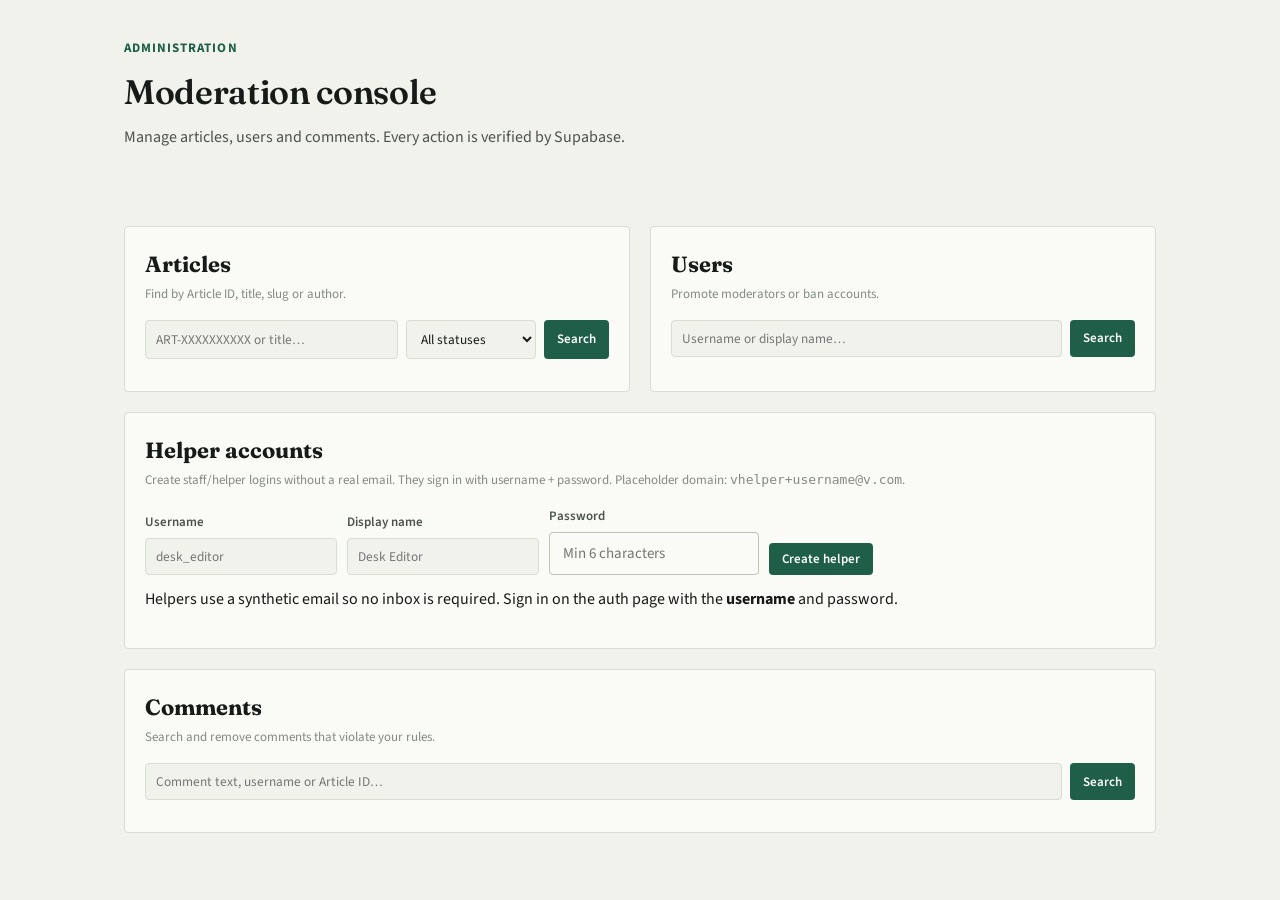
==== commit b8b151a3: "Add files via upload" ====
--- a/admin.html
+++ b/admin.html
@@ -41,6 +41,27 @@
   </div>
 
   <section class="admin-card" style="margin-top:20px;">
+    <div class="admin-card-head"><div><h2>Helper accounts</h2><p>Create staff/helper logins without a real email. They sign in with username + password. Placeholder domain: <code>vhelper+username@v.com</code>.</p></div></div>
+    <form id="helper-form" class="admin-toolbar" style="flex-wrap:wrap;align-items:flex-end;gap:10px;">
+      <div class="field" style="margin:0;min-width:140px;">
+        <label for="helper-username">Username</label>
+        <input id="helper-username" required pattern="[a-zA-Z0-9_]{3,30}" placeholder="desk_editor" autocomplete="off">
+      </div>
+      <div class="field" style="margin:0;min-width:160px;">
+        <label for="helper-display">Display name</label>
+        <input id="helper-display" placeholder="Desk Editor" autocomplete="off">
+      </div>
+      <div class="field" style="margin:0;min-width:160px;">
+        <label for="helper-password">Password</label>
+        <input id="helper-password" type="password" required minlength="6" placeholder="Min 6 characters" autocomplete="new-password">
+      </div>
+      <button type="submit" class="btn btn-primary btn-sm" id="helper-create-btn">Create helper</button>
+    </form>
+    <p class="hint" id="helper-hint" style="margin-top:8px;">Helpers use a synthetic email so no inbox is required. Sign in on the auth page with the <strong>username</strong> and password.</p>
+    <div id="helpers-list" style="margin-top:12px;"></div>
+  </section>
+
+  <section class="admin-card" style="margin-top:20px;">
     <div class="admin-card-head"><div><h2>Comments</h2><p>Search and remove comments that violate your rules.</p></div></div>
     <div class="admin-toolbar">
       <input id="comment-search" placeholder="Comment text, username or Article ID…">
@@ -52,7 +73,7 @@
 <footer id="site-footer"></footer>
 
 <script type="module">
-import { supabase, requireAdmin, initHeader, initFooter, escapeHtml, formatDate, toast } from './app.js';
+import { supabase, requireAdmin, initHeader, initFooter, escapeHtml, formatDate, toast, helperEmail, createEphemeralAuthClient } from './app.js';
 
 let session;
 
@@ -61,7 +82,7 @@
   if (!session) return;
   await initHeader();
   initFooter();
-  await Promise.all([loadDashboard(), loadArticles(), loadUsers(), loadComments()]);
+  await Promise.all([loadDashboard(), loadArticles(), loadUsers(), loadComments(), loadHelpers()]);
 })();
 
 async function rpc(name, args = {}) {
@@ -167,7 +188,78 @@
   }));
 }
 
-async function refresh() { await Promise.all([loadDashboard(), loadArticles(), loadUsers(), loadComments()]); }
+
+async function loadHelpers() {
+  const el = document.getElementById('helpers-list');
+  if (!el) return;
+  const { data, error } = await supabase
+    .from('users')
+    .select('id, username, display_name, created_at, banned_at')
+    .eq('is_helper', true)
+    .order('created_at', { ascending: false })
+    .limit(50);
+  if (error) { el.innerHTML = `<div class="admin-empty">${escapeHtml(error.message)}</div>`; return; }
+  if (!data?.length) { el.innerHTML = `<div class="admin-empty">No helper accounts yet.</div>`; return; }
+  el.innerHTML = data.map(u => `
+    <div class="admin-row">
+      <div class="admin-row-main">
+        <h3>@${escapeHtml(u.username)} ${u.banned_at ? '<span class="admin-badge" style="background:#b33;">BANNED</span>' : '<span class="admin-badge">HELPER</span>'}</h3>
+        <div class="admin-meta">${escapeHtml(u.display_name || '')} · ${helperEmail(u.username)} · ${formatDate(u.created_at)}</div>
+      </div>
+    </div>`).join('');
+}
+
+document.getElementById('helper-form').addEventListener('submit', async (e) => {
+  e.preventDefault();
+  const btn = document.getElementById('helper-create-btn');
+  const username = document.getElementById('helper-username').value.trim().toLowerCase().replace(/[^a-z0-9_]/g, '');
+  const display = document.getElementById('helper-display').value.trim() || username;
+  const password = document.getElementById('helper-password').value;
+  if (username.length < 3) { toast('Username must be at least 3 characters', 'error'); return; }
+  if (password.length < 6) { toast('Password must be at least 6 characters', 'error'); return; }
+
+  // Ensure username not taken
+  const { data: taken } = await supabase.from('users').select('id').eq('username', username).maybeSingle();
+  if (taken) { toast('Username already taken', 'error'); return; }
+
+  btn.disabled = true;
+  const original = btn.textContent;
+  btn.innerHTML = '<span class="spinner"></span>';
+
+  try {
+    const email = helperEmail(username);
+    const ephemeral = createEphemeralAuthClient();
+    const { data, error } = await ephemeral.auth.signUp({
+      email,
+      password,
+      options: {
+        data: {
+          username,
+          display_name: display,
+          is_helper: true
+        }
+      }
+    });
+    if (error) throw error;
+    const userId = data.user?.id;
+    if (!userId) throw new Error('No user returned — check Auth email confirmation settings (helpers need signup without blocking).');
+
+    // Mark profile via admin RPC (creates/updates public.users with is_helper)
+    await rpc('admin_mark_helper', { p_user_id: userId, p_username: username, p_display_name: display });
+
+    toast(`Helper @${username} created — sign in with that username`);
+    document.getElementById('helper-form').reset();
+    await loadHelpers();
+    await loadDashboard();
+  } catch (err) {
+    toast(err.message || 'Could not create helper', 'error');
+  } finally {
+    btn.disabled = false;
+    btn.textContent = original;
+  }
+});
+
+async function refresh() { await Promise.all([loadDashboard(), loadArticles(), loadUsers(), loadComments(), loadHelpers()]); }
 document.getElementById('article-search-btn').addEventListener('click', loadArticles);
 document.getElementById('article-status').addEventListener('change', loadArticles);
 document.getElementById('user-search-btn').addEventListener('click', loadUsers);
--- a/styles.css
+++ b/styles.css
@@ -326,7 +326,50 @@
 }
 .icon-btn:hover { color: var(--ink); background: var(--paper-raised); }
 .icon-btn.active { color: var(--evergreen); }
+
 .icon-btn svg { width: 17px; height: 17px; flex-shrink: 0; }
+
+.share-wrap { position: relative; display: inline-flex; }
+/* Fixed positioning is applied in JS so the menu never clips inside overflow parents */
+.share-menu {
+  display: none;
+  position: fixed;
+  min-width: 190px;
+  background: var(--paper, #fff);
+  border: 1px solid var(--hairline, rgba(0,0,0,0.1));
+  border-radius: 10px;
+  box-shadow: 0 10px 28px rgba(23, 27, 24, 0.14);
+  padding: 6px;
+  z-index: 9999;
+}
+[data-theme="dark"] .share-menu,
+[data-theme="warm"] .share-menu {
+  box-shadow: 0 12px 32px rgba(0,0,0,0.5);
+}
+.share-menu.open { display: block; }
+.share-menu button {
+  display: block;
+  width: 100%;
+  text-align: left;
+  background: none;
+  border: none;
+  padding: 10px 12px;
+  font-size: 13px;
+  font-family: inherit;
+  color: var(--ink);
+  border-radius: 8px;
+  cursor: pointer;
+}
+.share-menu button:hover { background: var(--paper-raised, rgba(0,0,0,0.04)); }
+.share-menu button:focus-visible {
+  outline: 2px solid var(--evergreen, #2f6f5e);
+  outline-offset: 1px;
+}
+.article-meta-row,
+.article-actions {
+  overflow: visible;
+}
+
 
 /* ---------- Forms ---------- */
 
